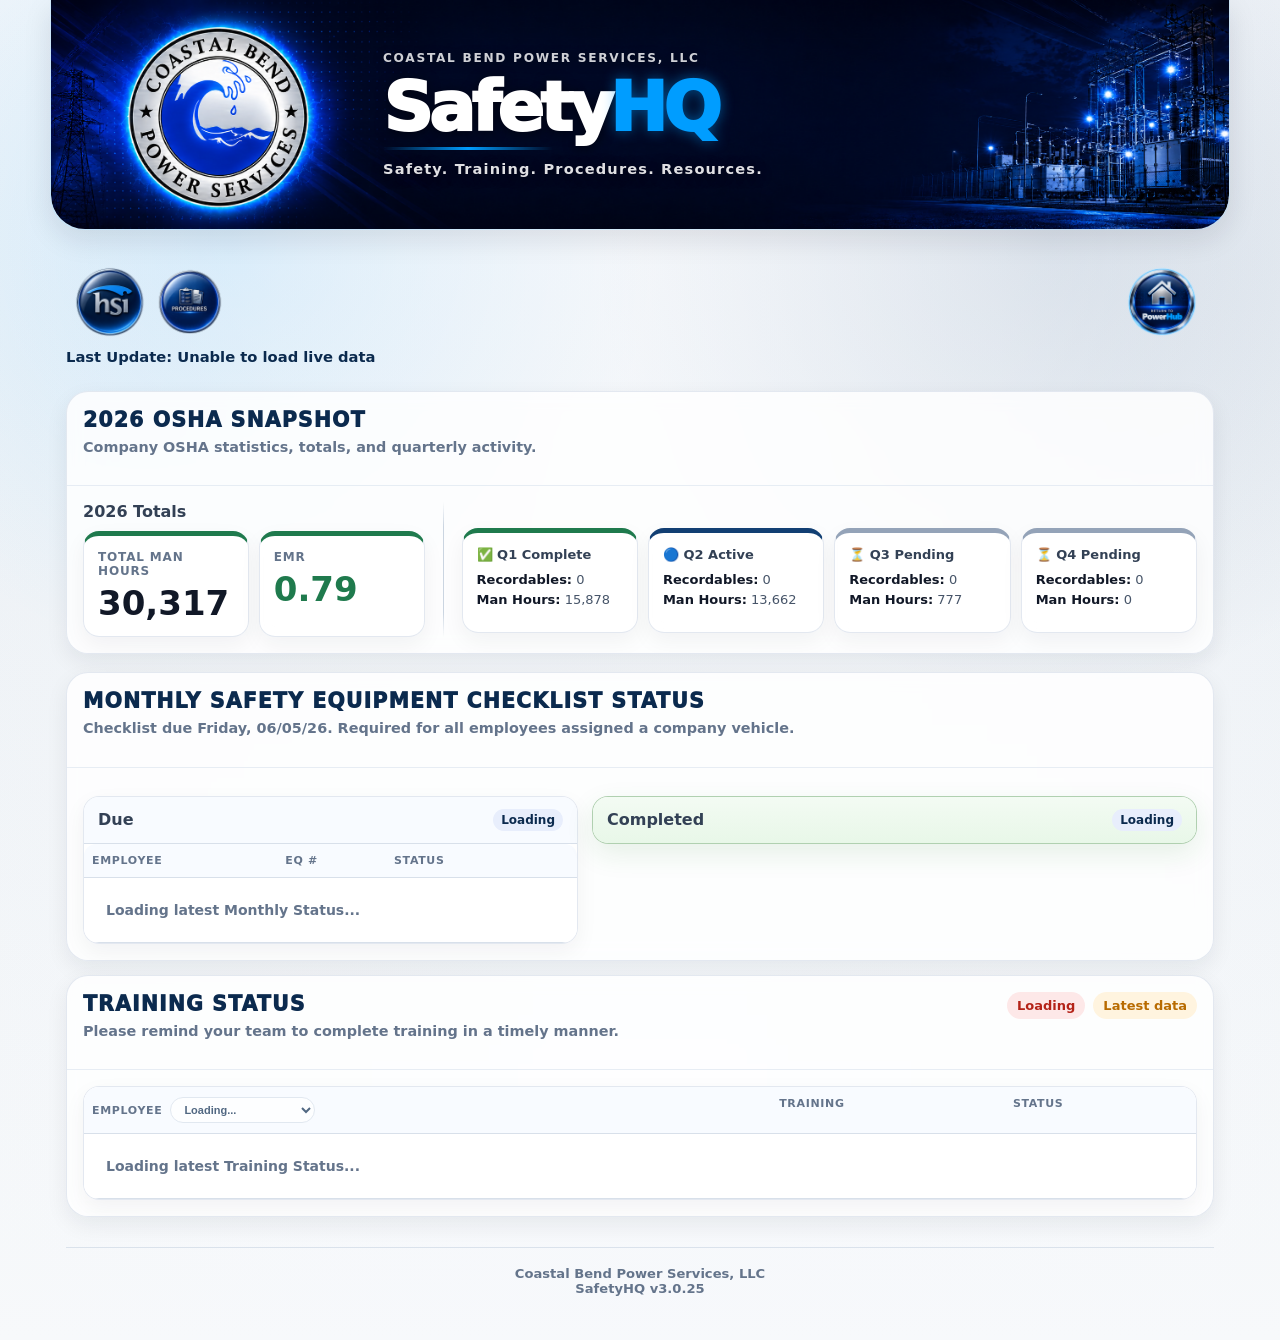
==== index.html @ 2900f289 "SafetyHQ v3.0.25 - Repair duplicate OSHA dashboard functions SafetyHQ v3.0.25 - Repair duplicate OSH" ====
<!DOCTYPE html>
<html lang="en">
<head>
<meta charset="UTF-8" />
<meta name="viewport" content="width=device-width, initial-scale=1.0" />
<title>CBPS Safety HQ</title>
<link rel="manifest" href="manifest.json">
<meta name="theme-color" content="#123f73">
<meta name="apple-mobile-web-app-capable" content="yes">
<meta name="apple-mobile-web-app-status-bar-style" content="black-translucent">
<meta name="apple-mobile-web-app-title" content="SafetyHQ">
<link rel="apple-touch-icon" href="assets/icon-192.png">
<style>
:root{
  --blue:#123f73;
  --blue-dark:#0b2a4e;
  --blue-soft:#eaf2fb;
  --border:#d8e0ea;
  --text:#1f2933;
  --muted:#64748b;
  --green:#1f7a4d;
  --orange:#b86b00;
  --red:#b42318;
  --white:#ffffff;
  --shadow:0 10px 28px rgba(15,23,42,.10);
  --bg:#eef3f8;
  --line:var(--border);
  --brand:var(--blue);
  --brand-dark:var(--blue-dark);
  --ok:var(--green);
  --warn:var(--orange);
  --bad:var(--red);
  --card:#ffffff;
  --soft:#f8fbff;
}
*{box-sizing:border-box}
body{
  margin:0;
  font-family:Inter,system-ui,-apple-system,BlinkMacSystemFont,"Segoe UI",Arial,Helvetica,sans-serif;
  background:
    linear-gradient(
      90deg,
      rgba(247,249,252,.08) 0%,
      rgba(247,249,252,.38) 22%,
      rgba(247,249,252,.55) 50%,
      rgba(247,249,252,.38) 78%,
      rgba(247,249,252,.08) 100%
    ),
    radial-gradient(circle at 18% 18%, rgba(0,157,255,.16), transparent 28%),
    radial-gradient(circle at 82% 18%, rgba(18,63,115,.16), transparent 30%),
    url("https://coastalbendpower.github.io/Hub/assets/background_hub_v2.png") center top / cover fixed no-repeat,
    linear-gradient(180deg,#f3f6fa 0%,#eef2f6 45%,#f7f9fb 100%);
  color:var(--text);
}
header,.hero{
  position:relative;
  overflow:visible;
  background:transparent;
  color:#fff;
  border-radius:0 0 34px 34px;
  min-height:230px;
  display:flex;
  justify-content:center;
  align-items:center;
  margin:0 auto 18px;
  width:min(1180px,calc(100% - 96px));
  box-shadow:var(--shadow);
  line-height:0;
  border:1px solid rgba(0,157,255,.12);
  border-top:0;
}
header::before,.hero::before{
  content:"";
  position:absolute;
  inset:0;
  z-index:1;
  border-radius:0 0 34px 34px;
  background:transparent;
  pointer-events:none;
}
.hero-media{
  position:absolute;
  inset:0;
  border-radius:0 0 34px 34px;
  z-index:0;
  overflow:hidden;
}
.hero-inner{
  position:relative;
  z-index:20;
  padding:32px 18px 32px clamp(185px,20vw,343px);
  width:100%;
  display:grid;
  grid-template-columns:minmax(0,1fr);
  align-items:center;
  gap:22px;
  line-height:1.1;
}
.hero-copy{max-width:760px;text-shadow:0 2px 12px rgba(0,0,0,.55);transform:translateX(10%)}
.eyebrow{margin:0 0 10px;font-size:.76rem;letter-spacing:.14em;text-transform:uppercase;font-weight:850;opacity:.9;color:rgba(255,255,255,.9)}
.site-title{margin:0;font-size:clamp(2.65rem,5.35vw,5.05rem);line-height:.95;font-weight:950;letter-spacing:-.055em;color:#fff}
.title-safety{color:#fff}
.title-hq{color:#009dff;text-shadow:0 0 14px rgba(0,157,255,.48)}
.site-title::after{content:"";display:block;width:170px;height:3px;margin-top:.45rem;border-radius:999px;background:linear-gradient(90deg,transparent,#009dff,transparent)}
.site-subtitle{margin:.7rem 0 0;font-size:clamp(.86rem,1.14vw,1.05rem);font-weight:750;letter-spacing:.08em;color:rgba(255,255,255,.88)}
.header-banner,.hero-bg{
  display:block;
  width:100%;
  height:100%;
  min-height:230px;
  object-fit:cover;
  object-position:center center;
  border-radius:0 0 34px 34px;
}
.wrap{width:min(1180px,calc(100% - 96px));max-width:none;margin:0 auto;padding:16px;background:transparent;box-shadow:none}
.section{margin-top:18px}
.section-title{font-size:1.28rem;font-weight:950;margin:0 0 10px;letter-spacing:.055em;color:var(--blue-dark);text-transform:uppercase}
.section-note{color:var(--muted);font-size:.9rem;margin:-4px 0 12px;line-height:1.35;font-weight:650}
.panel,.card{
  background:rgba(255,255,255,.82);
  border:1px solid rgba(216,224,234,.72);
  border-radius:22px;
  box-shadow:0 8px 22px rgba(15,23,42,.07);
  backdrop-filter:blur(8px);
}
.panel{padding:16px}
.card{padding:16px}
/* Top utility image buttons */
.utility-row{
  min-height:0;
  margin:2px auto 6px;
  position:relative;
  z-index:5;
  padding:0 8px;
  display:grid;
  grid-template-columns:auto auto 1fr auto;
  align-items:center;
  gap:8px;
  background:transparent;
  backdrop-filter:none;
  border:0;
  box-shadow:none;
}
.nav-button{
  width:235px;
  height:52px;
  display:flex;
  align-items:center;
  justify-content:center;
  overflow:visible;
  border-radius:14px;
  background:transparent;
  text-decoration:none;
  transition:transform .18s ease,filter .18s ease;
}
.nav-button:hover{transform:translateY(-2px);filter:brightness(1.03)}
.nav-button img{
  width:100%;
  height:100%;
  object-fit:contain;
  padding:0;
  object-position:center;
  display:block;
  border-radius:12px;
}
.procedure-link-main{
  justify-self:start;
  width:72px;
  height:72px;
}
.procedure-link-main img{
  width:100%;
  height:100%;
  object-fit:contain;
  display:block;
}
.hsi-login-link{justify-self:start;width:72px;height:72px}
.hsi-login-link img{width:100%;height:100%;border-radius:50%;object-fit:contain;display:block}
.updated-line{display:flex;align-items:center;justify-content:flex-start;gap:12px;width:100%;color:var(--blue-dark);background:transparent;border:0;border-radius:0;font-size:.92rem;font-weight:800;margin:4px 0 18px;padding:4px 0 8px;box-shadow:none;text-align:left;backdrop-filter:none}
.last-update-text{display:inline-block;text-align:left}
.return-hub-link{justify-self:end;margin-left:auto;width:72px;height:72px;border:0;background:transparent;border-radius:50%;padding:0;box-shadow:none}
.return-hub-link img{width:100%;height:100%;object-fit:contain;display:block;border-radius:50%}
.return-hub-link:hover{background:transparent;border:0;filter:brightness(1.05)}
/* KPI cards */
.label{font-size:12px;color:var(--muted);font-weight:900;text-transform:uppercase;letter-spacing:.07em}
.value{font-size:34px;font-weight:900;margin-top:8px;line-height:1.05;color:#111827}
.kpi-row{display:grid;grid-template-columns:repeat(4,1fr);gap:10px}
.kpi-row.two{grid-template-columns:repeat(2,1fr)}
.kpi{background:rgba(255,255,255,.86);border:1px solid rgba(216,224,234,.72);border-radius:16px;padding:14px;min-height:105px;box-shadow:0 8px 22px rgba(15,23,42,.05);backdrop-filter:blur(8px)}
.kpi.good{border-top:5px solid var(--ok)}
.kpi.brand{border-top:5px solid var(--brand)}
.kpi.neutral{border-top:5px solid #94a3b8}
.kpi.warn{border-top:5px solid var(--warn)}
.kpi.bad{border-top:5px solid var(--bad)}
.q-label{font-size:13px;font-weight:900;color:#334155}
.q-meta{font-size:13px;line-height:1.5;margin-top:8px;color:#475569}
.q-meta strong{color:#111827}
/* Collapsible OSHA Snapshot */
.osha-panel{padding:0;overflow:hidden}
.osha-summary{list-style:none;cursor:pointer;display:flex;align-items:flex-start;justify-content:space-between;gap:14px;padding:16px;border-bottom:1px solid rgba(219,227,239,.65)}
.osha-summary::-webkit-details-marker{display:none}
.osha-split{display:grid;grid-template-columns:minmax(260px,.72fr) 1px minmax(560px,1.55fr);gap:18px;align-items:stretch;padding:16px}
.osha-divider{width:1px;min-height:100%;background:linear-gradient(180deg,transparent,#cbd5e1 18%,#cbd5e1 82%,transparent)}
.osha-totals-side,.osha-quarterlies-side{min-width:0}
.osha-quarterlies-side{padding-top:26px}
.subsection-title{font-size:16px;font-weight:900;margin:0 0 10px;color:#334155}
.osha-quarter-row{grid-template-columns:repeat(4,minmax(120px,1fr))}
/* Collapsible Monthly / Training panels */
.status-collapse{padding:0;overflow:hidden}
.status-summary{list-style:none;cursor:pointer;margin-bottom:0;padding:16px;border-bottom:1px solid rgba(219,227,239,.65)}
.status-summary::-webkit-details-marker{display:none}
.status-collapse > .status-layout{padding:16px}
.status-collapse > .table-wrap.status-card{margin:16px}
/* Status tables */
.overdue-grid{display:grid;grid-template-columns:1fr;gap:14px;align-items:start}
.panel-head{display:flex;align-items:flex-start;justify-content:space-between;gap:12px;margin-bottom:12px}
.count-wrap{display:flex;gap:8px;flex-wrap:wrap;justify-content:flex-end}
.count-pill{border-radius:999px;padding:6px 10px;font-size:13px;font-weight:900;white-space:nowrap}
.count-pill.bad{background:#fde8e8;color:var(--bad)}
.count-pill.warn{background:#fff4df;color:var(--warn)}
.count-pill.good{background:#e8f7e8;color:var(--ok)}
.count-pill.neutral{background:#eef6ff;color:var(--brand-dark)}
.status-layout{display:grid;grid-template-columns:minmax(300px,.9fr) minmax(360px,1.1fr);gap:14px;align-items:start}
.status-card{background:rgba(255,255,255,.86);border:1px solid rgba(216,224,234,.72);border-radius:16px;overflow:hidden;box-shadow:0 8px 22px rgba(15,23,42,.05);backdrop-filter:blur(8px)}
.completed-collapse{padding:0}
.completed-collapse summary{list-style:none;cursor:pointer}
.completed-collapse summary::-webkit-details-marker{display:none}
.completed-collapse:not([open]) .status-card-header{background:linear-gradient(180deg,#f3fbf3,#e8f7e8);border-bottom:none}
.completed-collapse:not([open]){border-color:rgba(31,122,31,.35);box-shadow:0 10px 28px rgba(31,122,31,.10)}
.status-card-header{display:flex;align-items:center;justify-content:space-between;gap:10px;padding:12px 14px;background:var(--soft);border-bottom:1px solid var(--line)}
.status-card-header h3{margin:0;font-size:16px;font-weight:900;color:#334155}
.status-count{border-radius:999px;background:#e8eefc;color:var(--brand-dark);font-size:12px;font-weight:900;padding:4px 8px;white-space:nowrap}
.status-count.bad{background:#fde8e8;color:var(--bad);border:1px solid rgba(180,35,24,.22)}
.employee-name{font-weight:inherit}

.missed-warning-wrap{
  position:relative;
  display:inline-flex;
  align-items:center;
  margin-left:0;
  vertical-align:middle;
}

.missed-warning{
  display:inline-flex;
  align-items:center;
  justify-content:center;
  border:0;
  background:transparent;
  color:#b42318;
  font-size:1.45em;
  line-height:1;
  cursor:pointer;
  padding:2px 5px;
  font-weight:950;
  text-shadow:0 1px 0 rgba(255,255,255,.85),0 0 8px rgba(180,35,24,.32);
}

.missed-warning:hover,
.missed-warning:focus{
  outline:none;
  color:#7f1d1d;
  transform:scale(1.08);
}

.missed-popout{
  display:none;
  position:absolute;
  right:0;
  top:24px;
  transform:none;
  z-index:50;
  min-width:190px;
  max-width:280px;
  padding:10px 11px;
  border-radius:12px;
  background:#fff;
  border:1px solid rgba(180,35,24,.24);
  box-shadow:0 12px 28px rgba(15,23,42,.18);
  color:#7f1d1d;
  font-size:12px;
  font-weight:850;
  line-height:1.45;
  white-space:pre-line;
  text-align:left;
}

.missed-warning-wrap:hover .missed-popout,
.missed-warning-wrap:focus-within .missed-popout,
.missed-warning-wrap.open .missed-popout{
  display:block;
}

.missed-history-head,
.missed-history-cell{
  width:42px;
  min-width:42px;
  text-align:right;
  vertical-align:middle;
}

@media(max-width:620px){
  .missed-history-head,
  .missed-history-cell{
    width:34px;
    min-width:34px;
  }
  .missed-popout{
    right:0;
    top:24px;
    min-width:180px;
    max-width:230px;
  }
}
.training-employee-head{display:flex;align-items:center;gap:8px;flex-wrap:wrap}
.training-employee-filter{min-width:145px;max-width:210px;border:1px solid var(--line);border-radius:999px;background:#fff;color:var(--brand-dark);font-size:11px;font-weight:900;padding:5px 24px 5px 9px;text-transform:none;letter-spacing:0;outline:none}
.training-due-mobile{display:none}
.table-wrap{overflow-x:auto}
table{width:100%;border-collapse:collapse;font-size:14px;background:#fff;border-radius:12px;overflow:hidden}
th,td{text-align:left;padding:10px 8px;border-bottom:1px solid var(--line);vertical-align:top}
th{font-size:11px;color:var(--muted);text-transform:uppercase;letter-spacing:.06em;background:var(--soft)}
tbody tr:hover{background:rgba(31,78,121,.05)}
tr.row-red td{background:#fff5f5}
tr.row-orange td{background:#fffaf0}
tr.row-green td{background:#f3fbf3}
tr.row-neutral td{background:#fff}
.pill{display:inline-block;border-radius:999px;padding:4px 8px;font-weight:900;font-size:12px;white-space:nowrap}
.pill-red{background:#fde8e8;color:var(--bad)}
.pill-red.severe{background:#7f1d1d;color:#fff;border:1px solid #991b1b}
.pill-orange{background:#fff4df;color:var(--warn)}
.pill-green{background:#e8f7e8;color:var(--ok)}
.pill-neutral{background:#eef2f7;color:#475569}
.eq{font-weight:900;color:var(--brand-dark)}
.empty-state{padding:14px;color:var(--muted);font-weight:800;background:#fff}
.footer{margin:30px 0 8px;padding:18px 4px 20px;color:var(--muted);font-size:.82rem;text-align:center;border-top:1px solid rgba(216,224,234,.9);font-weight:700}
@media(max-width:980px){
  .osha-split{grid-template-columns:1fr;gap:12px}
  .osha-quarterlies-side{padding-top:0}
  .osha-divider{width:100%;height:1px;min-height:1px;background:linear-gradient(90deg,transparent,#cbd5e1 18%,#cbd5e1 82%,transparent)}
  .osha-quarter-row{grid-template-columns:repeat(2,1fr)}
  .status-layout{grid-template-columns:1fr}
  .status-summary{padding:14px}
  .status-collapse > .status-layout{padding:12px}
  .status-collapse > .table-wrap.status-card{margin:12px}
  .kpi-row{grid-template-columns:repeat(2,1fr)}
}
@media(max-width:620px){
  header,.hero{width:min(100%,calc(100% - 24px));min-height:0;aspect-ratio:16/6.3;margin:0 auto 18px;border-radius:0 0 28px 28px;overflow:hidden}
  header::before,.hero::before{border-radius:0 0 28px 28px;background:transparent}
  .hero-media{border-radius:0 0 28px 28px}
  .header-banner,.hero-bg{height:100%;min-height:0;object-fit:cover;border-radius:0 0 28px 28px}
  .hero-inner{min-height:0;height:100%;padding:14px 26px 14px 33%;grid-template-columns:minmax(0,1fr);align-items:center;justify-items:center;text-align:left;gap:10px}
  .hero-copy{width:min(100%,305px);max-width:305px;margin:0;padding:0;border-radius:0;background:transparent;box-shadow:none;backdrop-filter:none;text-shadow:0 2px 12px rgba(0,0,0,.60);transform:none}
  .site-title{font-size:clamp(1.54rem,7.85vw,1.96rem)}
  .site-title::after{width:96px;margin:.24rem 0 0}
  .eyebrow{font-size:.43rem;letter-spacing:.085em;margin-bottom:5px;white-space:nowrap}
  .site-subtitle{font-size:.54rem;letter-spacing:.045em;margin-top:.38rem;white-space:nowrap}
  .wrap{width:min(100%,calc(100% - 24px));padding:12px}
  .utility-row{display:grid;grid-template-columns:72px 72px 1fr;align-items:center;justify-content:start;padding:0 8px;gap:8px;min-height:0;margin:0 auto 4px;background:transparent;border:0;box-shadow:none;backdrop-filter:none}
  .utility-row .return-hub-link{grid-column:auto;justify-self:end;margin-left:0;width:72px;max-width:72px;height:72px}
  .nav-button,.hsi-dropdown,.hsi-dropdown summary{width:100%;max-width:100%;height:58px}
  .hsi-login-link{width:72px;max-width:72px;height:72px;justify-self:start}
  .utility-row .procedure-link-main{width:72px;max-width:72px;height:72px;justify-self:start}
  .hsi-menu{position:absolute;top:62px;left:0;width:220px;grid-template-columns:1fr;margin-top:0}
  .updated-line{display:flex;width:100%;align-items:center;justify-content:flex-start;gap:8px;font-size:13px;margin:2px 0 12px;padding:4px 0;text-align:left}
  .last-update-text{flex:1;text-align:left;line-height:1.25}
  .osha-summary{align-items:center;padding:14px}
  .osha-split{grid-template-columns:1fr;gap:12px;padding:0 12px 12px}
  .osha-quarter-row,.kpi-row,.kpi-row.two{grid-template-columns:1fr}
  .value{font-size:28px}
  .panel{padding:12px}
  .osha-panel{padding:0}
  table{font-size:13px}
  .training-employee-head{display:grid;gap:5px}
  .training-employee-filter{width:100%;min-width:118px;max-width:150px;font-size:10px;padding:5px 18px 5px 7px}
  th,td{padding:9px 6px}
  #training > .table-wrap.status-card{overflow-x:visible}
  #training table,#training tbody,#training tr,#training td{display:block;width:100%}
  #training thead{display:block;background:transparent}
  #training thead tr{display:block;width:100%;padding:0 8px 8px;border:0;box-shadow:none;background:transparent}
  #training thead th{display:none;border:0;background:transparent;padding:0}
  #training thead th:first-child{display:block;width:100%}
  #training .training-employee-head{display:flex;align-items:center;gap:8px;justify-content:flex-start}
  #training .training-employee-head > span{font-size:11px;color:var(--muted);font-weight:950;letter-spacing:.06em;text-transform:uppercase}
  #training .training-employee-filter{width:auto;min-width:170px;max-width:260px;font-size:11px;padding:6px 24px 6px 9px}
  #training tbody{display:grid;gap:8px;background:transparent;padding:8px}
  #training tbody tr{display:grid;grid-template-columns:minmax(0,1fr) auto;align-items:start;gap:4px 10px;border:1px solid rgba(216,224,234,.78);border-radius:14px;padding:11px 12px;box-shadow:0 6px 16px rgba(15,23,42,.06);background:#fff}
  #training tbody tr.row-red{background:#fff5f5;border-color:rgba(180,35,24,.24)}
  #training tbody tr.row-orange{background:#fffaf0;border-color:rgba(184,107,0,.24)}
  #training tbody tr.row-neutral{background:#fff;border-color:rgba(216,224,234,.78)}
  #training tbody tr td{padding:0;border:0;background:transparent!important;min-width:0}
  #training tbody tr td:nth-child(1){grid-column:1;grid-row:1;font-weight:950;color:var(--brand-dark);font-size:.92rem;line-height:1.25}
  #training tbody tr td:nth-child(2){grid-column:1 / -1;grid-row:2;color:var(--text);font-weight:750;font-size:.84rem;line-height:1.32;overflow-wrap:anywhere}
  #training tbody tr td:nth-child(3){grid-column:2;grid-row:1;justify-self:end;text-align:right;width:auto}
  #training .pill{font-size:11px;padding:4px 7px;max-width:132px;white-space:normal;text-align:center;line-height:1.15}
  #training .training-due-mobile{display:inline;color:var(--muted);font-weight:850}
  #training tr.training-filter-empty{display:block;padding:0;border:0;box-shadow:none;background:transparent}
  #training tr.training-filter-empty td{display:block;width:100%}
  #training tr.training-filter-empty .empty-state{border-radius:14px}
  .section-title{font-size:20px}
}
</style>
</head>
<body>
<header class="hero">
  <picture class="hero-media" aria-hidden="true">
    <source media="(max-width: 700px)" srcset="assets/banner_the_hub_mobile_v1.png">
    <img class="hero-bg header-banner" src="assets/banner_the_hub_v3.png?v=final" alt="">
  </picture>
  <div class="hero-inner">
    <div class="hero-copy">
      <p class="eyebrow">Coastal Bend Power Services, LLC</p>
      <h1 class="site-title"><span class="title-safety">Safety</span><span class="title-hq">HQ</span></h1>
      <p class="site-subtitle">Safety. Training. Procedures. Resources.</p>
    </div>
  </div>
</header>
<main class="wrap">
  <section class="panel utility-row">
        <a class="nav-button hsi-login-link" href="https://coastalbendpower.na.hsiplatform.com/users/sign_in" target="_blank" rel="noopener noreferrer" aria-label="HSI Login">
      <img src="assets/button_HSI_Login_round_300.png" alt="HSI Login">
    </a>
    <a class="nav-button procedure-link-main" href="https://coastalbendpower.github.io/SafetyHQ/procedures.html" target="_blank" rel="noopener noreferrer" aria-label="Procedure Center">
      <img src="assets/button_Procedures_round_300.png" alt="Procedure Center">
    </a>
    <a class="nav-button return-hub-link" href="https://coastalbendpower.github.io/Hub/" aria-label="Return to PowerHub">      
      <img src="assets/button_Return_to_PowerHub_round_300.png" alt="Return to PowerHub">     </a>
  </section>
  <div class="updated-line">
    <span id="last-update" class="last-update-text">Last Update: Loading Latest Update</span>
  </div>
  <section class="section">
    <details class="panel quarterly-collapse osha-panel" open>
      <summary class="osha-summary">
        <div>
          <h2 class="section-title">2026 OSHA Snapshot</h2>
          <p class="section-note">Company OSHA statistics, totals, and quarterly activity.</p>
        </div>
      </summary>
      <div class="osha-split">
        <div class="osha-totals-side">
          <h3 class="subsection-title">2026 Totals</h3>
          <div class="kpi-row two">
            <div class="kpi good">
              <div class="label">Total Man Hours</div>
              <div class="value" id="ytd-man-hours">30,317</div>
            </div>
            <div class="kpi good">
              <div class="label">EMR</div>
              <div class="value" id="emr" style="color:var(--ok)">0.79</div>
            </div>
          </div>
        </div>
        <div class="osha-divider" aria-hidden="true"></div>
        <div class="osha-quarterlies-side">
          <div class="kpi-row osha-quarter-row" id="quarterly-cards">
            <div class="kpi good">
              <div class="q-label">✅ Q1 Complete</div>
              <div class="q-meta"><strong>Recordables:</strong> <span data-quarter="Q1" data-field="recordables">0</span><br><strong>Man Hours:</strong> <span data-quarter="Q1" data-field="manHours">15,878</span></div>
            </div>
            <div class="kpi brand">
              <div class="q-label">🔵 Q2 Active</div>
              <div class="q-meta"><strong>Recordables:</strong> <span data-quarter="Q2" data-field="recordables">0</span><br><strong>Man Hours:</strong> <span data-quarter="Q2" data-field="manHours">13,662</span></div>
            </div>
            <div class="kpi neutral">
              <div class="q-label">⏳ Q3 Pending</div>
              <div class="q-meta"><strong>Recordables:</strong> <span data-quarter="Q3" data-field="recordables">0</span><br><strong>Man Hours:</strong> <span data-quarter="Q3" data-field="manHours">777</span></div>
            </div>
            <div class="kpi neutral">
              <div class="q-label">⏳ Q4 Pending</div>
              <div class="q-meta"><strong>Recordables:</strong> <span data-quarter="Q4" data-field="recordables">0</span><br><strong>Man Hours:</strong> <span data-quarter="Q4" data-field="manHours">0</span></div>
            </div>
          </div>
        </div>
      </div>
    </details>
  </section>
  <section class="section overdue-grid">
    <details id="monthly" class="panel status-collapse" open>
      <summary class="panel-head status-summary">
        <div>
          <h2 class="section-title">Monthly Safety Equipment Checklist Status</h2>
          <p class="section-note" id="monthly-note">Checklist due Friday, 06/05/26. Required for all employees assigned a company vehicle.</p>
        </div>
        
      </summary>
      <div class="status-layout">
        <section class="status-card">
          <div class="status-card-header">
            <h3 id="monthly-open-title">Due</h3>
            <span class="status-count neutral" id="monthly-open-small">Loading</span>
          </div>
          <div class="table-wrap">
            <table>
              <thead><tr><th>Employee</th><th>EQ #</th><th>Status</th><th class="missed-history-head" aria-label="Missed Inspections"></th></tr></thead>
              <tbody id="monthly-open-body">
                <tr><td colspan="4"><div class="empty-state">Loading latest Monthly Status...</div></td></tr>
              </tbody>
            </table>
          </div>
        </section>
        <details class="status-card completed-collapse">
          <summary class="status-card-header">
            <h3>Completed</h3>
            <span class="status-count" id="monthly-complete-small">Loading</span>
          </summary>
          <div class="table-wrap">
            <table>
              <thead><tr><th>Employee</th><th>EQ #</th><th>Completed</th><th class="missed-history-head" aria-label="Missed Inspections"></th></tr></thead>
              <tbody id="monthly-complete-body">
                <tr><td colspan="4"><div class="empty-state">Loading latest Monthly Status...</div></td></tr>
              </tbody>
            </table>
          </div>
        </details>
      </div>
    </details>
    <details id="training" class="panel status-collapse" open>
      <summary class="panel-head status-summary">
        <div>
          <h2 class="section-title">Training Status</h2>
          <p class="section-note">Please remind your team to complete training in a timely manner.</p>
        </div>
        <div class="count-wrap">
          <span class="count-pill bad" id="training-overdue-count">Loading</span>
          <span class="count-pill warn" id="training-soon-count">Latest Data</span>
        </div>
      </summary>
      <div class="table-wrap status-card">
        <table>
          <thead><tr><th><span class="training-employee-head"><span>Employee</span><select id="training-employee-filter" class="training-employee-filter" aria-label="Filter Training Status by employee"><option value="">All</option></select></span></th><th>Training</th><th>Status</th></tr></thead>
          <tbody id="training-body">
            <tr class="training-filter-empty training-loading-row">
              <td colspan="3"><div class="empty-state">Loading latest Training Status...</div></td>
            </tr>
          </tbody>
        </table>
      </div>
    </details>
        
  </section><div class="footer">
    <div>Coastal Bend Power Services, LLC</div>
  <div>SafetyHQ v3.0.25</div>
</div>
</main>
<script>
(function(){
  const quarterly = document.querySelector(".quarterly-collapse");
  if(!quarterly) return;
  if(window.matchMedia("(max-width:620px)").matches){
    quarterly.removeAttribute("open");
  } else {
    quarterly.setAttribute("open", "");
  }
})();
</script>
<script>
const SAFETYHQ_LIVE_URL = "https://script.google.com/macros/s/AKfycbyuz_gyOtJFDThQguUgC1nIRzyPYRRf50bWRXDf6UD33fytBwG_KbEDLcaLxaKiSrkFiQ/exec";

function text(id, value){
  const el = document.getElementById(id);
  if(el && value !== undefined && value !== null && value !== "") el.textContent = value;
}

function esc(value){
  const map = {"&":"&amp;","<":"&lt;",">":"&gt;","'":"&#39;",'"':"&quot;"};
  return String(value ?? "").replace(/[&<>'"]/g, c => map[c]);
}

function fmtDate(value){
  if(!value) return "";
  const s = String(value).trim();
  if(s.length >= 10 && s[4] === "-" && s[7] === "-") return `${s.slice(5,7)}/${s.slice(8,10)}/${s.slice(0,4)}`;
  return s;
}

function fmtWeekdayDateShort(value){
  if(!value) return "";
  const s = String(value).trim();
  let parsed = null;

  let m = s.match(/^(\d{4})-(\d{1,2})-(\d{1,2})/);
  if(m) parsed = new Date(Number(m[1]), Number(m[2]) - 1, Number(m[3]));

  if(!parsed){
    m = s.match(/^(\d{1,2})\/(\d{1,2})\/(\d{2,4})/);
    if(m){
      const y = String(m[3]).length === 2 ? Number(`20${m[3]}`) : Number(m[3]);
      parsed = new Date(y, Number(m[1]) - 1, Number(m[2]));
    }
  }

  if(!parsed){
    const fallback = new Date(s);
    if(!Number.isNaN(fallback.getTime())) parsed = fallback;
  }

  if(parsed && !Number.isNaN(parsed.getTime())){
    const weekday = parsed.toLocaleDateString("en-US", {weekday:"long"});
    const date = `${String(parsed.getMonth()+1).padStart(2,"0")}/${String(parsed.getDate()).padStart(2,"0")}/${String(parsed.getFullYear()).slice(-2)}`;
    return `${weekday}, ${date}`;
  }

  return fmtDate(value);
}

function formatWholeNumber(value){
  if(value === undefined || value === null || value === "") return "";
  const raw = String(value).trim();
  const cleaned = raw.replace(/,/g, "").replace(/[^0-9.-]/g, "");
  if(!cleaned || cleaned === "-" || cleaned === ".") return raw;
  const num = Number(cleaned);
  if(!Number.isFinite(num)) return raw;
  return Math.round(num).toLocaleString("en-US");
}

function normalizeRows(source){
  if(!source) return [];
  if(Array.isArray(source)) return source;
  if(Array.isArray(source.rows)) return source.rows;
  if(Array.isArray(source.items)) return source.items;
  if(Array.isArray(source.values)) return source.values;
  if(Array.isArray(source.data)) return source.data;
  return [];
}

function cell(row, keys, index){
  if(Array.isArray(row)) return row[index] ?? "";
  for(const k of keys){
    if(row && row[k] !== undefined && row[k] !== null && row[k] !== "") return row[k];
  }
  return "";
}

function getMetric(data, keys){
  const wanted = keys.map(k => String(k).trim().toLowerCase());
  const sources = [data.summary, data.dashboardMetrics, data.metrics, data];

  for(const src of sources){
    if(!src) continue;

    if(Array.isArray(src)){
      for(const row of src){
        if(Array.isArray(row)){
          const label = String(row[0] ?? "").trim().toLowerCase();
          if(wanted.includes(label) && row[1] !== undefined && row[1] !== null && row[1] !== "") return row[1];
        } else if(row && typeof row === "object"){
          const label = String(row.metric ?? row.Metric ?? row.name ?? row.Name ?? row.label ?? row.Label ?? row.field ?? row.Field ?? "").trim().toLowerCase();
          const value = row.value ?? row.Value ?? row.metricValue ?? row["Metric Value"] ?? row.amount ?? row.Amount;
          if(wanted.includes(label) && value !== undefined && value !== null && value !== "") return value;
        }
      }
      continue;
    }

    if(typeof src === "object"){
      for(const key of keys){
        if(src[key] !== undefined && src[key] !== null && src[key] !== "") return src[key];
      }
    }
  }
  return "";
}

function timestampKey(key){
  const k = String(key).toLowerCase();
  if(k.includes("duedate") || k.includes("completiondate") || k.includes("completedat")) return false;
  return (k.includes("last") && k.includes("update")) ||
         (k.includes("updated") && k.includes("at")) ||
         k.includes("timestamp") ||
         (k.includes("export") && k.includes("at")) ||
         (k.includes("review") && k.includes("at")) ||
         (k.includes("latest") && k.includes("upload")) ||
         (k.includes("upload") && k.includes("time"));
}

function findTimestamp(source, depth = 0){
  if(!source || depth > 4) return "";

  if(Array.isArray(source)){
    for(const item of source.slice(0,25)){
      const found = findTimestamp(item, depth + 1);
      if(found) return found;
    }
    return "";
  }

  if(typeof source !== "object") return "";

  for(const [key, value] of Object.entries(source)){
    if(timestampKey(key) && value !== undefined && value !== null && value !== "" && typeof value !== "object") return value;
  }

  for(const value of Object.values(source)){
    if(value && typeof value === "object"){
      const found = findTimestamp(value, depth + 1);
      if(found) return found;
    }
  }

  return "";
}

function renderMonthly(rows){
  const tbodyOpen = document.getElementById("monthly-open-body");
  const tbodyComplete = document.getElementById("monthly-complete-body");
  if(!tbodyOpen || !tbodyComplete) return;

  const sourceRows = normalizeRows(rows);
  const openTitle = document.getElementById("monthly-open-title");
  const openSmall = document.getElementById("monthly-open-small");

  const setOpenSummary = (title, countText, state = "neutral") => {
    if(openTitle) openTitle.textContent = title;
    if(openSmall){
      openSmall.textContent = countText;
      openSmall.classList.remove("bad","warn","neutral");
      openSmall.classList.add(state);
    }
  };

  if(!sourceRows.length){
    tbodyOpen.innerHTML = `<tr><td colspan="4"><div class="empty-state">Live Monthly Status feed returned no rows.</div></td></tr>`;
    tbodyComplete.innerHTML = `<tr><td colspan="4"><div class="empty-state">Live Monthly Status feed returned no completed rows.</div></td></tr>`;
    setOpenSummary("Due", "0 items", "neutral");
    text("monthly-complete-small", "0 items");
    return;
  }

  const statusLike = value => /(complete|overdue|missing|due|window|not complete)/i.test(String(value || ""));
  const dateLike = value => {
    const s = String(value || "").trim();
    return /^\d{4}-\d{1,2}-\d{1,2}/.test(s) ||
           /^\d{1,2}\/\d{1,2}\/\d{2,4}/.test(s) ||
           /^[A-Za-z]{3}\s+[A-Za-z]{3}\s+\d{1,2}\s+\d{4}/.test(s);
  };

  const readMonthly = (row, field) => {
    if(!Array.isArray(row)){
      const keyMap = {
        employee:["employee","Employee"],
        eq:["eq","eqNumber","EQ #","vehicle","Vehicle","Vehicle #"],
        dueDate:["dueDate","Due Date","monthlyDueDate","Monthly Due Date"],
        completeDate:["completionDate","completedAt","Completion Date","Completed Date"],
        status:["dashboardStatus","Dashboard Status","status","Status","timingLabel","Timing Label"],
        days:["daysOverdue","Days Overdue"],
        notes:["notes","Notes","missedMonths","Missed Months","Missed Months / Notes"],
        missedInspections12mo:["missedInspections12mo","missedInspections12Mo","missedInspections","Missed Inspections 12mo","Missed Inspections"],
        include:["includeOnSite","Include On Site?","Include On Site"]
      };
      return cell(row, keyMap[field] || [], -1);
    }

    const checklistStatusShape = row.length >= 12 || statusLike(row[7]) || dateLike(row[4]);
    if(checklistStatusShape){
      const map = {employee:0, eq:1, dueDate:4, completeDate:5, status:7, days:8, notes:10, include:11};
      return row[map[field]] ?? "";
    }

    const bridgeMap = {employee:0, eq:1, status:2, completeDate:3, dueDate:4, days:5, notes:6, include:7};
    return row[bridgeMap[field]] ?? "";
  };

  const parseDateOnly = value => {
    if(!value) return null;
    const s = String(value).trim();

    let m = s.match(/^(\d{4})-(\d{1,2})-(\d{1,2})/);
    if(m) return new Date(Number(m[1]), Number(m[2]) - 1, Number(m[3]));

    m = s.match(/^(\d{1,2})\/(\d{1,2})\/(\d{2,4})/);
    if(m){
      const year = Number(String(m[3]).length === 2 ? `20${m[3]}` : m[3]);
      return new Date(year, Number(m[1]) - 1, Number(m[2]));
    }

    const parsed = new Date(s);
    if(!Number.isNaN(parsed.getTime())) return new Date(parsed.getFullYear(), parsed.getMonth(), parsed.getDate());

    return null;
  };

  const today = new Date();
  const todayOnly = new Date(today.getFullYear(), today.getMonth(), today.getDate());

  const monthNameMap = {
    january:0, jan:0,
    february:1, feb:1,
    march:2, mar:2,
    april:3, apr:3,
    may:4,
    june:5, jun:5,
    july:6, jul:6,
    august:7, aug:7,
    september:8, sep:8, sept:8,
    october:9, oct:9,
    november:10, nov:10,
    december:11, dec:11
  };

  const monthDisplay = value => {
    const parts = String(value || "").replace(/\./g,"").trim().split(/\s+/);
    const monthIndex = monthNameMap[String(parts[0] || "").toLowerCase()];
    const year = Number(parts[1]);
    if(!Number.isFinite(year) || monthIndex === undefined) return "";
    const monthName = new Date(year, monthIndex, 1).toLocaleString("en-US", {month:"long"});
    return `${monthName} ${year}`;
  };

  const normalizeMissedMonths = value => {
    if(value === undefined || value === null || value === "") return [];
    const rawValues = Array.isArray(value) ? value : String(value).split(/[,;\n]+/);
    const now = new Date();
    const cutoff = new Date(now.getFullYear(), now.getMonth() - 11, 1);

    const months = [];
    rawValues.forEach(raw => {
      const textValue = String(raw || "").trim();
      const matches = [...textValue.matchAll(/\b(January|February|March|April|May|June|July|August|September|October|November|December|Jan|Feb|Mar|Apr|Jun|Jul|Aug|Sep|Sept|Oct|Nov|Dec)\.?\s+\d{4}\b/gi)]
        .map(m => m[0].replace(/\./g, "").replace(/\s+/g, " ").trim());
      matches.forEach(match => {
        const normalized = monthDisplay(match);
        const parts = normalized.split(/\s+/);
        const monthIndex = monthNameMap[String(parts[0] || "").toLowerCase()];
        const year = Number(parts[1]);
        const date = new Date(year, monthIndex, 1);
        if(normalized && date >= cutoff) months.push({label: normalized, date});
      });
    });

    return [...new Map(months.sort((a,b) => b.date - a.date).map(item => [item.label, item.label])).values()];
  };

  const formatMissedNote = (missedInspections12mo, notes) => {
    const feedMonths = normalizeMissedMonths(missedInspections12mo);
    if(feedMonths.length) return `Missed Inspections:\n${feedMonths.join("\n")}`;

    const s = String(notes || "").trim();
    if(!/missed/i.test(s)) return "";
    const noteMonths = normalizeMissedMonths(s);
    if(noteMonths.length) return `Missed Inspections:\n${noteMonths.join("\n")}`;
    return "";
  };

  const missedIcon = (missedInspections12mo, notes) => {
    const label = formatMissedNote(missedInspections12mo, notes);
    if(!label) return "";
    const ariaLabel = label.replace(/\s+/g, " ");
    return `<span class="missed-warning-wrap"><button type="button" class="missed-warning" title="${esc(ariaLabel)}" aria-label="${esc(ariaLabel)}">!</button><span class="missed-popout" role="tooltip">${esc(label)}</span></span>`;
  };

  const visibleNote = r => formatMissedNote(r.missedInspections12mo, r.notes) ? "" : String(r.notes || "").trim();
  const employeeCell = r => `<span class="employee-name">${esc(r.employee)}</span>`;
  const missedCell = r => `<td class="missed-history-cell">${missedIcon(r.missedInspections12mo, r.notes)}</td>`;

  const filtered = sourceRows.filter(r => {
    const emp = readMonthly(r,"employee");
    const eq = readMonthly(r,"eq");
    const include = String(readMonthly(r,"include") || "Yes").trim().toLowerCase();
    return emp && emp !== "Employee" && eq && include !== "no" && include !== "false";
  });

  const open = [];
  const complete = [];

  filtered.forEach(r => {
    const employee = readMonthly(r,"employee");
    const eq = readMonthly(r,"eq");
    const dueDate = readMonthly(r,"dueDate");
    const completeDate = readMonthly(r,"completeDate");
    const status = readMonthly(r,"status");
    const days = readMonthly(r,"days");
    const notes = readMonthly(r,"notes");
    const missedInspections12mo = readMonthly(r,"missedInspections12mo");
    const statusLower = String(status).toLowerCase();
    const dueDateObj = parseDateOnly(dueDate);
    const isComplete = (statusLower.includes("complete") && !statusLower.includes("not complete")) || !!completeDate;
    const isOverdue = !isComplete && dueDateObj && todayOnly > dueDateObj;
    const item = {employee, eq, dueDate, dueDateObj, completeDate, status, days, notes, missedInspections12mo, isOverdue};

    if(isComplete) complete.push(item);
    else open.push(item);
  });

  open.sort((a,b) => {
    if(a.isOverdue !== b.isOverdue) return a.isOverdue ? -1 : 1;
    const ad = a.dueDateObj ? a.dueDateObj.getTime() : Number.MAX_SAFE_INTEGER;
    const bd = b.dueDateObj ? b.dueDateObj.getTime() : Number.MAX_SAFE_INTEGER;
    if(ad !== bd) return ad - bd;
    return String(a.employee).localeCompare(String(b.employee));
  });

  complete.sort((a,b) => {
    const dateSort = String(a.completeDate || "").localeCompare(String(b.completeDate || ""));
    if(dateSort !== 0) return dateSort;
    return String(a.employee).localeCompare(String(b.employee));
  });

  const overdueOpen = open.filter(r => r.isOverdue);

  tbodyOpen.innerHTML = open.length ? open.map(r => {
    const note = visibleNote(r);

    if(r.isOverdue){
      const dayNumber = Number(String(r.days || "").replace(/[^0-9.-]/g,""));
      const severe = Number.isFinite(dayNumber) && dayNumber > 10;
      const label = r.days ? `${esc(r.days)}d Overdue` : "Overdue / Missing";
      return `<tr class="row-red"><td>${employeeCell(r)}</td><td class="eq">${esc(r.eq)}</td><td><span class="pill pill-red${severe?' severe':''}">${label}</span>${note ? ' ' + esc(note) : ''}</td>${missedCell(r)}</tr>`;
    }

    const label = r.dueDate ? `Due ${esc(fmtDate(r.dueDate))}` : "Due";
    return `<tr class="row-neutral"><td>${employeeCell(r)}</td><td class="eq">${esc(r.eq)}</td><td><span class="pill pill-neutral">${label}</span>${note ? ' ' + esc(note) : ''}</td>${missedCell(r)}</tr>`;
  }).join("") : `<tr><td colspan="4"><div class="empty-state">No monthly checklists currently due.</div></td></tr>`;

  tbodyComplete.innerHTML = complete.length ? complete.map(r => {
    const note = visibleNote(r);
    return `<tr class="row-green"><td>${employeeCell(r)}</td><td class="eq">${esc(r.eq)}</td><td><span class="pill pill-green">${esc(fmtDate(r.completeDate))}</span>${note ? ' ' + esc(note) : ''}</td>${missedCell(r)}</tr>`;
  }).join("") : `<tr><td colspan="4"><div class="empty-state">No completed checklists listed.</div></td></tr>`;

  setOpenSummary(overdueOpen.length ? "Overdue / Missing" : "Due", `${open.length} item${open.length===1?'':'s'}`, overdueOpen.length ? "bad" : "neutral");
  text("monthly-open-count", overdueOpen.length ? `${overdueOpen.length} Overdue / Missing` : `${open.length} Due`);
  text("monthly-complete-count", `${complete.length} Completed`);
  text("monthly-complete-small", `${complete.length} item${complete.length===1?'':'s'}`);
}

let trainingEmployeeFilterValue = "";
  function setTrainingLoadingState(){
  const tbody = document.getElementById("training-body");
  if(tbody){
    tbody.innerHTML = `<tr class="training-filter-empty training-loading-row"><td colspan="3"><div class="empty-state">Loading latest Training Status...</div></td></tr>`;
  }

  const employeeSelect = document.getElementById("training-employee-filter");
  if(employeeSelect){
    employeeSelect.innerHTML = `<option value="">Loading...</option>`;
    employeeSelect.value = "";
    employeeSelect.disabled = true;
  }

  text("training-overdue-count", "Loading");
  text("training-soon-count", "Latest data");
}

function renderTraining(rows){
  const tbody = document.getElementById("training-body");
  if(!tbody) return;

  const sourceRows = normalizeRows(rows);

  if(!sourceRows.length){
    tbody.innerHTML = `<tr class="training-filter-empty"><td colspan="3"><div class="empty-state">No training items listed.</div></td></tr>`;

    const employeeSelect = document.getElementById("training-employee-filter");
    if(employeeSelect){
      employeeSelect.innerHTML = `<option value="">All</option>`;
      employeeSelect.value = "";
      employeeSelect.disabled = false;
    }

    text("training-overdue-count", "0 Overdue");
    text("training-soon-count", "0 Due Within 7 Days");
    return;
  }

  const filtered = sourceRows.filter(r => {
    const emp = cell(r,["employee","Employee"],0);
    const req = cell(r,["requirementName","requirement","training","Requirement"],1);
    const due = cell(r,["dueDate","Due Date"],3);
    return emp && req && due && emp !== "Employee";
  });

  const employeeSelect = document.getElementById("training-employee-filter");
  const employees = [...new Set(filtered.map(r => cell(r,["employee","Employee"],0)).filter(Boolean))].sort((a,b) => a.localeCompare(b));

 if(employeeSelect){
  employeeSelect.disabled = false;
  const current = employeeSelect.value || trainingEmployeeFilterValue;
  employeeSelect.innerHTML = `<option value="">All</option>` + employees.map(emp => `<option value="${esc(emp)}">${esc(emp)}</option>`).join("");
    employeeSelect.value = current && employees.includes(current) ? current : "";
    trainingEmployeeFilterValue = employeeSelect.value;
    employeeSelect.onchange = () => {
      trainingEmployeeFilterValue = employeeSelect.value;
      applyTrainingEmployeeFilter();
    };
  }

  const statusBadgeText = (dashboardStatus, due, daysUntilDue) => {
    const rawStatus = String(dashboardStatus || "").trim();
    const lower = rawStatus.toLowerCase();
    const daysNumber = Number(String(daysUntilDue ?? "").replace(/[^0-9.-]/g,""));

    if(lower.includes("overdue")){
      if(Number.isFinite(daysNumber) && daysNumber < 0) return `${Math.abs(daysNumber)}d Overdue`;
      return rawStatus || "Overdue";
    }

    if(lower.includes("within 7")) return rawStatus || `Due ${fmtDate(due)}`;
    return rawStatus || `Due ${fmtDate(due)}`;
  };

  tbody.innerHTML = filtered.map(r => {
    const employee = cell(r,["employee","Employee"],0);
    const req = cell(r,["requirementName","requirement","training","Requirement"],1);
    const due = cell(r,["dueDate","Due Date"],3);
    const daysUntilDue = cell(r,["daysUntilDue","Days Until Due"],4);
    const dashboardStatus = cell(r,["dashboardStatus","Dashboard Status","status"],5) || cell(r,["status"],2);
    const statusLower = String(dashboardStatus).toLowerCase();
    const rowClass = statusLower.includes("overdue") ? "row-red" : statusLower.includes("within 7") ? "row-orange" : "row-neutral";
    const pillClass = statusLower.includes("overdue") ? "pill-red" : statusLower.includes("within 7") ? "pill-orange" : "pill-neutral";
    const badge = statusBadgeText(dashboardStatus, due, daysUntilDue);
    return `<tr class="${rowClass}" data-employee="${esc(employee)}" data-training-status="${esc(statusLower)}"><td>${esc(employee)}</td><td><span class="training-title">${esc(req)}</span><span class="training-due-mobile"> — Due ${esc(fmtDate(due))}</span></td><td><span class="pill ${pillClass}">${esc(badge)}</span></td></tr>`;
  }).join("") || `<tr><td colspan="3"><div class="empty-state">No training items listed.</div></td></tr>`;

  applyTrainingEmployeeFilter();
}

function initTrainingEmployeeFilterFromExistingRows(){
  const tbody = document.getElementById("training-body");
  const employeeSelect = document.getElementById("training-employee-filter");
  if(!tbody || !employeeSelect) return;

  const rows = Array.from(tbody.querySelectorAll("tr")).filter(row => row.cells && row.cells.length >= 3);
  const employees = [];

  rows.forEach(row => {
    const employee = row.cells[0]?.textContent?.trim() || "";
    if(!employee || employee === "Employee") return;
    row.dataset.employee = employee;
    const rowClass = row.className || "";
    row.dataset.trainingStatus = rowClass.includes("row-red") ? "overdue" : rowClass.includes("row-orange") ? "within 7" : "in training window";
    employees.push(employee);
  });

  const uniqueEmployees = [...new Set(employees)].sort((a,b) => a.localeCompare(b));
  const current = employeeSelect.value || trainingEmployeeFilterValue;
  employeeSelect.innerHTML = `<option value="">All</option>` + uniqueEmployees.map(emp => `<option value="${esc(emp)}">${esc(emp)}</option>`).join("");
  employeeSelect.value = current && uniqueEmployees.includes(current) ? current : "";
  trainingEmployeeFilterValue = employeeSelect.value;
  employeeSelect.onchange = () => {
    trainingEmployeeFilterValue = employeeSelect.value;
    applyTrainingEmployeeFilter();
  };

  applyTrainingEmployeeFilter();
}

function applyTrainingEmployeeFilter(){
  const tbody = document.getElementById("training-body");
  const selected = document.getElementById("training-employee-filter")?.value || "";
  if(!tbody) return;

  let overdue = 0;
  let soon = 0;
  let visible = 0;

  Array.from(tbody.querySelectorAll("tr[data-employee]")).forEach(row => {
    const show = !selected || row.dataset.employee === selected;
    row.style.display = show ? "" : "none";
    if(show){
      visible++;
      const status = row.dataset.trainingStatus || "";
      if(status.includes("overdue")) overdue++;
      if(status.includes("within 7")) soon++;
    }
  });

  let empty = tbody.querySelector("tr.training-filter-empty");
  if(!visible && selected){
    if(!empty){
      empty = document.createElement("tr");
      empty.className = "training-filter-empty";
      empty.innerHTML = `<td colspan="3"><div class="empty-state">No training items listed for ${esc(selected)}.</div></td>`;
      tbody.appendChild(empty);
    }
  } else if(empty){
    empty.remove();
  }

  text("training-overdue-count", `${overdue} Overdue`);
  text("training-soon-count", `${soon} Due Within 7 Days`);
}

function updateQuarter(q, recordables, manHours){
  const key = String(q || "").trim().toUpperCase();
  if(!key) return;

  const rec = document.querySelector(`[data-quarter="${key}"][data-field="recordables"]`);
  const hrs = document.querySelector(`[data-quarter="${key}"][data-field="manHours"]`);

  if(rec && recordables !== undefined && recordables !== null && recordables !== ""){
    rec.textContent = formatWholeNumber(recordables);
  }

  if(hrs && manHours !== undefined && manHours !== null && manHours !== ""){
    hrs.textContent = formatWholeNumber(manHours);
  }
}

function updateQuarterFromFlatMetrics(data, q){
  const n = String(q || "").replace(/[^1-4]/g, "");
  if(!n) return;

  const label = `Q${n}`;

  const recordables = getMetric(data,[
    `q${n}Recordables`,
    `Q${n} Recordables`,
    `q${n}Incidents`,
    `Q${n} Incidents`,
    `${label} Recordables`,
    `${label} Incidents`
  ]);

  const manHours = getMetric(data,[
    `q${n}ManHours`,
    `Q${n} Man Hours`,
    `q${n}Man Hours`,
    `Q${n} ManHours`,
    `q${n}Hours`,
    `Q${n} Hours`,
    `${label} Man Hours`,
    `${label} Hours`
  ]);

  updateQuarter(label, recordables, manHours);
}

function updateSafetyHQDashboard(data){
  window.__safetyHQPendingRequest = "";

  if(!data || typeof data !== "object"){
    text("last-update", "Last Update: Live feed returned no data");
    return;
  }

  const lastUpdate = getMetric(data,["lastUpdate","Last Update","lastUpdated","Last Updated","updated","Updated","updatedAt","Updated At","timestamp","Timestamp","Dashboard Last Update","Last Upload","Latest Upload","exportedAt","reviewedAt"]) || findTimestamp(data);

  if(lastUpdate) text("last-update", `Last Update: ${lastUpdate}`);
  else text("last-update", "Last Update: Latest upload loaded - timestamp not found");

  text("emr", getMetric(data,["emr","EMR"]));

  const totalManHours = getMetric(data,["ytdManHours","totalManHours","YTD Man Hours","Total Man Hours","manHours"]);
  if(totalManHours !== "") text("ytd-man-hours", formatWholeNumber(totalManHours));

  const due = getMetric(data,["monthlyDueDate","Monthly Due Date"]);
  if(due) text("monthly-note", `Checklist due ${fmtWeekdayDateShort(due)}. Required for all employees assigned a company vehicle.`);
  else text("monthly-note", "Monthly checklist required for all employees assigned a company vehicle.");

  const quarters = data.quarters || data.quarterly || data.oshaQuarters || data.oshaSnapshot;

  if(Array.isArray(quarters)){
    quarters.forEach(q => {
      const quarterKey = q.quarter || q.Quarter || q.name || q.Name || q.label || q.Label;
      updateQuarter(
        quarterKey,
        q.recordables ?? q.Recordables ?? q.incidents ?? q.Incidents,
        q.manHours ?? q["Man Hours"] ?? q.man_hours ?? q.hours ?? q.Hours
      );
    });
  } else if(quarters && typeof quarters === "object"){
    ["Q1","Q2","Q3","Q4"].forEach(q => {
      const item = quarters[q] || quarters[q.toLowerCase()];
      if(item){
        updateQuarter(
          q,
          item.recordables ?? item.Recordables ?? item.incidents ?? item.Incidents,
          item.manHours ?? item["Man Hours"] ?? item.man_hours ?? item.hours ?? item.Hours
        );
      }
    });
  }

  ["Q1","Q2","Q3","Q4"].forEach(q => updateQuarterFromFlatMetrics(data, q));

  renderMonthly(data.monthlyStatus || data.monthlyItems || data.checklistStatus || data.monthly || data.checklists || data["Monthly Status"]);
  renderTraining(normalizeRows(data.trainingStatus || data.training || data.trainingItems || data.inTrainingWindowItems || data["Training Status"]));
}

window.safetyHQLiveCallback = updateSafetyHQDashboard;

function loadSafetyHQLive(){
  setTrainingLoadingState();

  const requestId = String(Date.now());
  window.__safetyHQPendingRequest = requestId;

  const script = document.createElement("script");
  script.src = `${SAFETYHQ_LIVE_URL}?callback=safetyHQLiveCallback&t=${requestId}`;
  script.onerror = () => {
    if(window.__safetyHQPendingRequest === requestId){
      text("last-update", "Last Update: Unable to load live data");
    }
  };
  document.body.appendChild(script);

  setTimeout(() => {
    if(window.__safetyHQPendingRequest === requestId){
      text("last-update", "Last Update: Loading latest upload...");
    }
  }, 2500);
}


document.addEventListener("click", event => {
  const button = event.target.closest(".missed-warning");
  document.querySelectorAll(".missed-warning-wrap.open").forEach(wrap => {
    if(!button || wrap !== button.closest(".missed-warning-wrap")) wrap.classList.remove("open");
  });
  if(button){
    event.preventDefault();
    event.stopPropagation();
    button.closest(".missed-warning-wrap")?.classList.toggle("open");
  }
});

document.addEventListener("keydown", event => {
  if(event.key === "Escape"){
    document.querySelectorAll(".missed-warning-wrap.open").forEach(wrap => wrap.classList.remove("open"));
  }
});

initTrainingEmployeeFilterFromExistingRows();
loadSafetyHQLive();
</script>
</body>
</html>
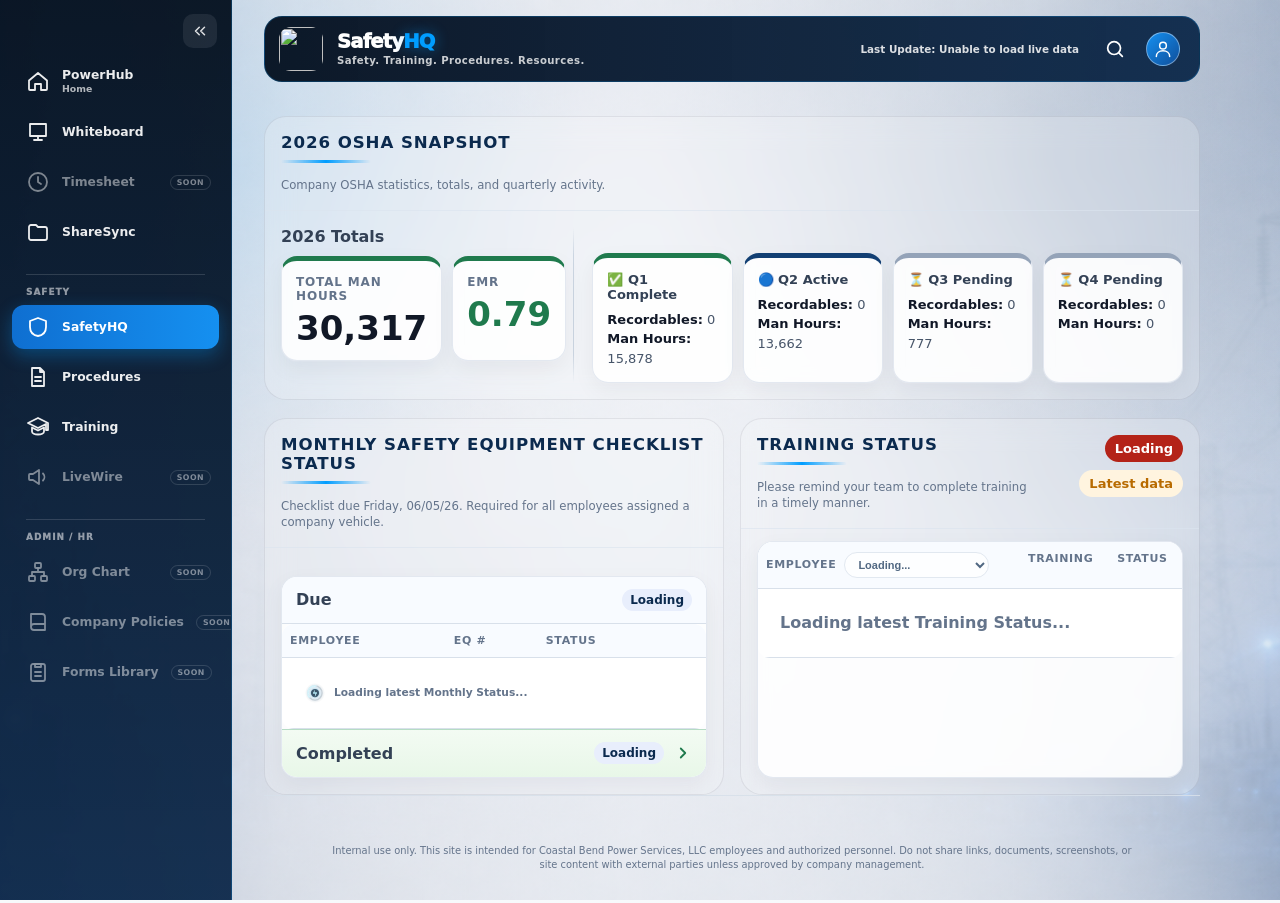
==== commit debc0d73: "SafetyHQ v4.1.0: slim header, two-column layout, Completed popup - Adopt the shared CBPS UI kit (sid" ====
--- a/index.html
+++ b/index.html
@@ -1,4 +1,4 @@
-  <!DOCTYPE html>
+<!DOCTYPE html>
 <html lang="en">
 <head>
 <meta charset="UTF-8" />
@@ -10,177 +10,19 @@
 <meta name="apple-mobile-web-app-status-bar-style" content="black-translucent">
 <meta name="apple-mobile-web-app-title" content="SafetyHQ">
 <link rel="apple-touch-icon" href="assets/icon-192.png">
+<link rel="stylesheet" href="ui-kit.css">
 <style>
+/* SafetyHQ-specific styles. Shared look (shell, sidebar, pill, hero, modals) comes from ui-kit.css. */
 :root{
-  --blue:#123f73;
-  --blue-dark:#0b2a4e;
-  --blue-soft:#eaf2fb;
-  --border:#d8e0ea;
-  --text:#1f2933;
-  --muted:#64748b;
-  --green:#1f7a4d;
-  --orange:#b86b00;
-  --red:#b42318;
-  --white:#ffffff;
-  --shadow:0 10px 28px rgba(15,23,42,.10);
-  --bg:#eef3f8;
-  --line:var(--border);
-  --brand:var(--blue);
-  --brand-dark:var(--blue-dark);
-  --ok:var(--green);
-  --warn:var(--orange);
-  --bad:var(--red);
-  --card:#ffffff;
-  --soft:#f8fbff;
-}
-*{box-sizing:border-box}
-body{
-  margin:0;
-  font-family:Inter,system-ui,-apple-system,BlinkMacSystemFont,"Segoe UI",Arial,Helvetica,sans-serif;
-  background:
-    linear-gradient(
-      90deg,
-      rgba(247,249,252,.08) 0%,
-      rgba(247,249,252,.38) 22%,
-      rgba(247,249,252,.55) 50%,
-      rgba(247,249,252,.38) 78%,
-      rgba(247,249,252,.08) 100%
-    ),
-    radial-gradient(circle at 18% 18%, rgba(0,157,255,.16), transparent 28%),
-    radial-gradient(circle at 82% 18%, rgba(18,63,115,.16), transparent 30%),
-    url("https://coastalbendpower.github.io/Hub/assets/background_hub_v2.png") center top / cover fixed no-repeat,
-    linear-gradient(180deg,#f3f6fa 0%,#eef2f6 45%,#f7f9fb 100%);
-  color:var(--text);
-}
-header,.hero{
-  position:relative;
-  overflow:visible;
-  background:transparent;
-  color:#fff;
-  border-radius:0 0 34px 34px;
-  min-height:230px;
-  display:flex;
-  justify-content:center;
-  align-items:center;
-  margin:0 auto 18px;
-  width:min(1180px,calc(100% - 96px));
-  box-shadow:var(--shadow);
-  line-height:0;
-  border:1px solid rgba(0,157,255,.12);
-  border-top:0;
-}
-header::before,.hero::before{
-  content:"";
-  position:absolute;
-  inset:0;
-  z-index:1;
-  border-radius:0 0 34px 34px;
-  background:transparent;
-  pointer-events:none;
-}
-.hero-media{
-  position:absolute;
-  inset:0;
-  border-radius:0 0 34px 34px;
-  z-index:0;
-  overflow:hidden;
-}
-.hero-inner{
-  position:relative;
-  z-index:20;
-  padding:32px 18px 32px clamp(185px,20vw,343px);
-  width:100%;
-  display:grid;
-  grid-template-columns:minmax(0,1fr);
-  align-items:center;
-  gap:22px;
-  line-height:1.1;
-}
-.hero-copy{max-width:760px;text-shadow:0 2px 12px rgba(0,0,0,.55);transform:translateX(10%)}
-.eyebrow{margin:0 0 10px;font-size:.76rem;letter-spacing:.14em;text-transform:uppercase;font-weight:850;opacity:.9;color:rgba(255,255,255,.9)}
-.site-title{margin:0;font-size:clamp(2.65rem,5.35vw,5.05rem);line-height:.95;font-weight:950;letter-spacing:-.055em;color:#fff}
+  --bg:#eef3f8; --line:var(--border); --brand:var(--blue); --brand-dark:var(--blue-dark);
+  --ok:var(--green); --warn:var(--orange); --bad:var(--red); --card:#ffffff; --soft:#f8fbff;
+}
 .title-safety{color:#fff}
-.title-hq{color:#009dff;text-shadow:0 0 14px rgba(0,157,255,.48)}
-.site-title::after{content:"";display:block;width:170px;height:3px;margin-top:.45rem;border-radius:999px;background:linear-gradient(90deg,transparent,#009dff,transparent)}
-.site-subtitle{margin:.7rem 0 0;font-size:clamp(.86rem,1.14vw,1.05rem);font-weight:750;letter-spacing:.08em;color:rgba(255,255,255,.88)}
-.header-banner,.hero-bg{
-  display:block;
-  width:100%;
-  height:100%;
-  min-height:230px;
-  object-fit:cover;
-  object-position:center center;
-  border-radius:0 0 34px 34px;
-}
-.wrap{width:min(1180px,calc(100% - 96px));max-width:none;margin:0 auto;padding:16px;background:transparent;box-shadow:none}
+.title-hq{color:var(--accent);text-shadow:0 0 14px rgba(0,157,255,.48)}
 .section{margin-top:18px}
-.section-title{font-size:1.28rem;font-weight:950;margin:0 0 10px;letter-spacing:.055em;color:var(--blue-dark);text-transform:uppercase}
-.section-note{color:var(--muted);font-size:.9rem;margin:-4px 0 12px;line-height:1.35;font-weight:650}
-.panel,.card{
-  background:rgba(255,255,255,.82);
-  border:1px solid rgba(216,224,234,.72);
-  border-radius:22px;
-  box-shadow:0 8px 22px rgba(15,23,42,.07);
-  backdrop-filter:blur(8px);
-}
+.panel,.card{background:rgba(255,255,255,.20);border:1px solid rgba(15,23,42,.08);border-radius:22px;backdrop-filter:blur(14px);box-shadow:none}
 .panel{padding:16px}
-.card{padding:16px}
-/* Top utility image buttons */
-.utility-row{
-  min-height:0;
-  margin:2px auto 6px;
-  position:relative;
-  z-index:5;
-  padding:0 8px;
-  display:grid;
-  grid-template-columns:auto auto 1fr auto;
-  align-items:center;
-  gap:8px;
-  background:transparent;
-  backdrop-filter:none;
-  border:0;
-  box-shadow:none;
-}
-.nav-button{
-  width:235px;
-  height:52px;
-  display:flex;
-  align-items:center;
-  justify-content:center;
-  overflow:visible;
-  border-radius:14px;
-  background:transparent;
-  text-decoration:none;
-  transition:transform .18s ease,filter .18s ease;
-}
-.nav-button:hover{transform:translateY(-2px);filter:brightness(1.03)}
-.nav-button img{
-  width:100%;
-  height:100%;
-  object-fit:contain;
-  padding:0;
-  object-position:center;
-  display:block;
-  border-radius:12px;
-}
-.procedure-link-main{
-  justify-self:start;
-  width:72px;
-  height:72px;
-}
-.procedure-link-main img{
-  width:100%;
-  height:100%;
-  object-fit:contain;
-  display:block;
-}
-.hsi-login-link{justify-self:start;width:72px;height:72px}
-.hsi-login-link img{width:100%;height:100%;border-radius:50%;object-fit:contain;display:block}
-.updated-line{display:flex;align-items:center;justify-content:flex-start;gap:12px;width:100%;color:var(--blue-dark);background:transparent;border:0;border-radius:0;font-size:.92rem;font-weight:800;margin:4px 0 18px;padding:4px 0 8px;box-shadow:none;text-align:left;backdrop-filter:none}
-.last-update-text{display:inline-block;text-align:left}
-.return-hub-link{justify-self:end;margin-left:auto;width:72px;height:72px;border:0;background:transparent;border-radius:50%;padding:0;box-shadow:none}
-.return-hub-link img{width:100%;height:100%;object-fit:contain;display:block;border-radius:50%}
-.return-hub-link:hover{background:transparent;border:0;filter:brightness(1.05)}
+.osha-summary .section-title,.status-summary .section-title{margin:0}
 /* KPI cards */
 .label{font-size:12px;color:var(--muted);font-weight:900;text-transform:uppercase;letter-spacing:.07em}
 .value{font-size:34px;font-weight:900;margin-top:8px;line-height:1.05;color:#111827}
@@ -216,21 +58,16 @@
 .panel-head{display:flex;align-items:flex-start;justify-content:space-between;gap:12px;margin-bottom:12px}
 .count-wrap{display:flex;gap:8px;flex-wrap:wrap;justify-content:flex-end}
 .count-pill{border-radius:999px;padding:6px 10px;font-size:13px;font-weight:900;white-space:nowrap}
-.count-pill.bad{background:#fde8e8;color:var(--bad)}
+.count-pill.bad{background:#b42318;color:#fff}
 .count-pill.warn{background:#fff4df;color:var(--warn)}
 .count-pill.good{background:#e8f7e8;color:var(--ok)}
 .count-pill.neutral{background:#eef6ff;color:var(--brand-dark)}
-.status-layout{display:grid;grid-template-columns:minmax(300px,.9fr) minmax(360px,1.1fr);gap:14px;align-items:start}
+.status-layout{display:grid;grid-template-columns:1fr;gap:14px;align-items:start}
 .status-card{background:rgba(255,255,255,.86);border:1px solid rgba(216,224,234,.72);border-radius:16px;overflow:hidden;box-shadow:0 8px 22px rgba(15,23,42,.05);backdrop-filter:blur(8px)}
-.completed-collapse{padding:0}
-.completed-collapse summary{list-style:none;cursor:pointer}
-.completed-collapse summary::-webkit-details-marker{display:none}
-.completed-collapse:not([open]) .status-card-header{background:linear-gradient(180deg,#f3fbf3,#e8f7e8);border-bottom:none}
-.completed-collapse:not([open]){border-color:rgba(31,122,31,.35);box-shadow:0 10px 28px rgba(31,122,31,.10)}
 .status-card-header{display:flex;align-items:center;justify-content:space-between;gap:10px;padding:12px 14px;background:var(--soft);border-bottom:1px solid var(--line)}
 .status-card-header h3{margin:0;font-size:16px;font-weight:900;color:#334155}
 .status-count{border-radius:999px;background:#e8eefc;color:var(--brand-dark);font-size:12px;font-weight:900;padding:4px 8px;white-space:nowrap}
-.status-count.bad{background:#fde8e8;color:var(--bad);border:1px solid rgba(180,35,24,.22)}
+.status-count.bad{background:#b42318;color:#fff;border:1px solid #8f1b11}
 .employee-name{font-weight:inherit}
 
 .missed-warning-wrap{
@@ -320,19 +157,19 @@
 th,td{text-align:left;padding:10px 8px;border-bottom:1px solid var(--line);vertical-align:top}
 th{font-size:11px;color:var(--muted);text-transform:uppercase;letter-spacing:.06em;background:var(--soft)}
 tbody tr:hover{background:rgba(31,78,121,.05)}
-tr.row-red td{background:#fff5f5}
+tr.row-red td{background:#fde4e4}
+tr.row-red td:first-child{box-shadow:inset 4px 0 0 #b42318}
 tr.row-orange td{background:#fffaf0}
 tr.row-green td{background:#f3fbf3}
 tr.row-neutral td{background:#fff}
 .pill{display:inline-block;border-radius:999px;padding:4px 8px;font-weight:900;font-size:12px;white-space:nowrap}
-.pill-red{background:#fde8e8;color:var(--bad)}
-.pill-red.severe{background:#7f1d1d;color:#fff;border:1px solid #991b1b}
+.pill-red{background:#b42318;color:#fff}
+.pill-red.severe{background:#7f1d1d;color:#fff;border:1px solid #5f1212}
 .pill-orange{background:#fff4df;color:var(--warn)}
 .pill-green{background:#e8f7e8;color:var(--ok)}
 .pill-neutral{background:#eef2f7;color:#475569}
 .eq{font-weight:900;color:var(--brand-dark)}
 .empty-state{padding:14px;color:var(--muted);font-weight:800;background:#fff}
-.footer{margin:30px 0 8px;padding:18px 4px 20px;color:var(--muted);font-size:.82rem;text-align:center;border-top:1px solid rgba(216,224,234,.9);font-weight:700}
 @media(max-width:980px){
   .osha-split{grid-template-columns:1fr;gap:12px}
   .osha-quarterlies-side{padding-top:0}
@@ -345,25 +182,6 @@
   .kpi-row{grid-template-columns:repeat(2,1fr)}
 }
 @media(max-width:620px){
-  header,.hero{width:min(100%,calc(100% - 24px));min-height:0;aspect-ratio:16/6.3;margin:0 auto 18px;border-radius:0 0 28px 28px;overflow:hidden}
-  header::before,.hero::before{border-radius:0 0 28px 28px;background:transparent}
-  .hero-media{border-radius:0 0 28px 28px}
-  .header-banner,.hero-bg{height:100%;min-height:0;object-fit:cover;border-radius:0 0 28px 28px}
-  .hero-inner{min-height:0;height:100%;padding:14px 26px 14px 33%;grid-template-columns:minmax(0,1fr);align-items:center;justify-items:center;text-align:left;gap:10px}
-  .hero-copy{width:min(100%,305px);max-width:305px;margin:0;padding:0;border-radius:0;background:transparent;box-shadow:none;backdrop-filter:none;text-shadow:0 2px 12px rgba(0,0,0,.60);transform:none}
-  .site-title{font-size:clamp(1.54rem,7.85vw,1.96rem)}
-  .site-title::after{width:96px;margin:.24rem 0 0}
-  .eyebrow{font-size:.43rem;letter-spacing:.085em;margin-bottom:5px;white-space:nowrap}
-  .site-subtitle{font-size:.54rem;letter-spacing:.045em;margin-top:.38rem;white-space:nowrap}
-  .wrap{width:min(100%,calc(100% - 24px));padding:12px}
-  .utility-row{display:grid;grid-template-columns:72px 72px 1fr;align-items:center;justify-content:start;padding:0 8px;gap:8px;min-height:0;margin:0 auto 4px;background:transparent;border:0;box-shadow:none;backdrop-filter:none}
-  .utility-row .return-hub-link{grid-column:auto;justify-self:end;margin-left:0;width:72px;max-width:72px;height:72px}
-  .nav-button,.hsi-dropdown,.hsi-dropdown summary{width:100%;max-width:100%;height:58px}
-  .hsi-login-link{width:72px;max-width:72px;height:72px;justify-self:start}
-  .utility-row .procedure-link-main{width:72px;max-width:72px;height:72px;justify-self:start}
-  .hsi-menu{position:absolute;top:62px;left:0;width:220px;grid-template-columns:1fr;margin-top:0}
-  .updated-line{display:flex;width:100%;align-items:center;justify-content:flex-start;gap:8px;font-size:13px;margin:2px 0 12px;padding:4px 0;text-align:left}
-  .last-update-text{flex:1;text-align:left;line-height:1.25}
   .osha-summary{align-items:center;padding:14px}
   .osha-split{grid-template-columns:1fr;gap:12px;padding:0 12px 12px}
   .osha-quarter-row,.kpi-row,.kpi-row.two{grid-template-columns:1fr}
@@ -385,7 +203,7 @@
   #training .training-employee-filter{width:auto;min-width:170px;max-width:260px;font-size:11px;padding:6px 24px 6px 9px}
   #training tbody{display:grid;gap:8px;background:transparent;padding:8px}
   #training tbody tr{display:grid;grid-template-columns:minmax(0,1fr) auto;align-items:start;gap:4px 10px;border:1px solid rgba(216,224,234,.78);border-radius:14px;padding:11px 12px;box-shadow:0 6px 16px rgba(15,23,42,.06);background:#fff}
-  #training tbody tr.row-red{background:#fff5f5;border-color:rgba(180,35,24,.24)}
+  #training tbody tr.row-red{background:#fde4e4;border-color:rgba(180,35,24,.55);box-shadow:inset 4px 0 0 #b42318}
   #training tbody tr.row-orange{background:#fffaf0;border-color:rgba(184,107,0,.24)}
   #training tbody tr.row-neutral{background:#fff;border-color:rgba(216,224,234,.78)}
   #training tbody tr td{padding:0;border:0;background:transparent!important;min-width:0}
@@ -397,152 +215,317 @@
   #training tr.training-filter-empty{display:block;padding:0;border:0;box-shadow:none;background:transparent}
   #training tr.training-filter-empty td{display:block;width:100%}
   #training tr.training-filter-empty .empty-state{border-radius:14px}
-  .section-title{font-size:20px}
-}
+}
+
+/* ---- Slim header bar ---- */
+.shq-bar{position:relative;z-index:200;display:flex;align-items:center;gap:14px;margin:16px 0 16px;padding:10px 14px;border-radius:18px;background:linear-gradient(90deg,rgba(4,16,31,.96),rgba(10,38,72,.94));border:1px solid rgba(0,157,255,.22);color:#fff}
+.shq-seal{flex:0 0 44px;width:44px;height:44px;border-radius:12px;object-fit:cover}
+.shq-brand{min-width:0;flex:1 1 auto}
+.shq-title{margin:0;font-size:1.5rem;line-height:1;font-weight:950;letter-spacing:-.04em}
+.shq-tagline{margin:3px 0 0;color:rgba(255,255,255,.78);font-size:.78rem;font-weight:750;letter-spacing:.04em;white-space:nowrap;overflow:hidden;text-overflow:ellipsis}
+.shq-updated-m{display:none;margin:3px 0 0;color:rgba(255,255,255,.78);font-size:.72rem;font-weight:750;white-space:nowrap}
+.shq-updated{flex:0 0 auto;color:rgba(255,255,255,.85);font-size:.8rem;font-weight:750;white-space:nowrap}
+.shq-actions{flex:0 0 auto;display:flex;align-items:center;gap:4px}
+.shq-bar .u-btn,.shq-bar .user-btn{width:44px;height:44px;min-width:44px;padding:0;justify-content:center}
+.shq-bar .user-caret{display:none}
+.shq-bar .user-menu{top:calc(100% + 10px);right:0}
+/* ---- Two columns: checklist left, training right (same height) ---- */
+.checklist-panel,.training-panel{display:flex;flex-direction:column;min-width:0}
+.status-collapse > .table-wrap.training-scroll{margin:0 16px 16px}
+@media(max-width:980px){.status-collapse > .table-wrap.training-scroll{margin:0 12px 12px}}
+.completed-row{display:flex;align-items:center;gap:10px;width:100%;min-height:48px;padding:10px 14px;border:0;border-top:1px solid rgba(31,138,88,.25);background:linear-gradient(180deg,#f3fbf3,#e8f7e8);color:#334155;font:inherit;font-size:16px;font-weight:900;text-align:left;cursor:pointer}
+.completed-row .status-count{margin-left:auto}
+.completed-row svg{flex:0 0 18px;width:18px;height:18px;fill:none;stroke:var(--ok);stroke-width:2.4;stroke-linecap:round;stroke-linejoin:round}
+.completed-row:hover,.completed-row:focus-visible{background:#dff3df;outline:none}
+.completed-modal .modal-card{padding:16px 16px 12px}
+.completed-modal .modal-close{width:44px;height:44px;flex:0 0 44px;margin:-6px -6px 0 0}
+@media(min-width:901px){
+  .overdue-grid{display:grid;grid-template-columns:minmax(0,1fr) minmax(0,1fr);gap:16px;align-items:stretch}
+  .overdue-grid .panel{margin:0}
+  .training-panel{height:0;min-height:100%;overflow:hidden}
+  .training-scroll{flex:1 1 0;min-height:0;overflow:auto;border-radius:16px}
+  .training-scroll thead th{position:sticky;top:0;z-index:2}
+}
+@media(max-width:900px){
+  .overdue-grid{display:grid;grid-template-columns:1fr;gap:16px}
+  .training-scroll{max-height:70vh;overflow:auto}
+}
+/* ---- Phone ---- */
+@media(max-width:700px){
+  .shq-bar{gap:10px;padding:8px 10px;margin:12px 0 14px;border-radius:16px}
+  .shq-seal{flex-basis:40px;width:40px;height:40px}
+  .shq-title{font-size:1.3rem}
+  .shq-tagline,.shq-updated{display:none}
+  .shq-updated-m{display:block}
+  .completed-modal{align-items:flex-end;padding:0}
+  .completed-modal .modal-card{width:100%;max-height:82vh;border-radius:22px 22px 0 0;padding-bottom:calc(16px + env(safe-area-inset-bottom))}
+  .missed-history-head,.missed-history-cell{width:44px;min-width:44px}
+  .missed-warning{min-width:44px;min-height:44px;margin:-14px -6px -14px 0}
+  .training-employee-filter,#training .training-employee-filter{min-height:44px}
+  .count-pill{min-height:32px}
+}
+/* Overdue training rows: solid dark red, bold white text */
+#training tr.row-red td{background:#a3281c;color:#fff;font-weight:900;box-shadow:none;border-bottom-color:rgba(255,255,255,.18)}
+#training tr.row-red .pill-red{background:#fff;color:#a3281c}
+#training tr.row-red .pill-red.severe{background:#fff;color:#7f1d1d;border-color:#fff}
+#training tr.row-red .training-due-mobile{color:rgba(255,255,255,.85)}
+@media(max-width:620px){
+  #training tbody tr.row-red{background:#a3281c;border-color:#7f1d1d;box-shadow:0 6px 16px rgba(127,29,29,.3)}
+  #training tbody tr.row-red td:nth-child(1),#training tbody tr.row-red td:nth-child(2){color:#fff}
+}
+/* Status chips: squared-off, status dot, soft tint + hairline border */
+.pill{display:inline-flex;align-items:center;gap:7px;border-radius:8px;padding:5px 10px 5px 9px;font-size:12px;font-weight:800;letter-spacing:.01em;font-variant-numeric:tabular-nums;border:1px solid transparent;line-height:1.2}
+.pill::before{content:'';flex:0 0 8px;width:8px;height:8px;border-radius:50%;background:currentColor}
+.pill-orange{background:#fff1d6;color:#8a5200;border-color:rgba(184,107,0,.32)}
+.pill-orange::before{background:#e59a1a;box-shadow:0 0 0 3px rgba(229,154,26,.22)}
+.pill-neutral{background:rgba(100,116,139,.08);color:#475569;border-color:rgba(100,116,139,.28)}
+.pill-neutral::before{background:transparent;border:2px solid #94a3b8}
+.pill-green{background:#e4f5ea;color:#17613c;border-color:rgba(31,122,77,.28)}
+.pill-green::before{background:var(--tone-green)}
+.pill-red{background:#b42318;color:#fff;border-color:#8f1b11}
+.pill-red::before{background:#fff;box-shadow:0 0 0 3px rgba(255,255,255,.28)}
+.pill-red.severe{background:#7f1d1d;border-color:#5f1212}
+#training tr.row-red .pill-red,#training tr.row-red .pill-red.severe{background:#fff;color:#a3281c;border-color:#fff}
+#training tr.row-red .pill-red::before{background:#b42318;box-shadow:0 0 0 3px rgba(180,35,24,.22)}
+/* Larger employee names */
+#monthly-open-body td:first-child,#monthly-complete-body td:first-child,#training-body td:first-child{font-size:16px;font-weight:800;line-height:1.25;color:var(--blue-dark)}
+#training tr.row-red td:first-child{color:#fff}
+@media(max-width:620px){
+  #training tbody tr td:nth-child(1){font-size:1.05rem}
+}
+/* Vertically center cells in each row */
+#monthly-open-body td,#monthly-complete-body td,#training-body td{vertical-align:middle}
+@media(max-width:620px){#training tbody tr{align-items:center}}
 </style>
 </head>
 <body>
-<header class="hero">
-  <picture class="hero-media" aria-hidden="true">
-    <source media="(max-width: 700px)" srcset="assets/banner_the_hub_mobile_v1.png">
-    <img class="hero-bg header-banner" src="assets/banner_the_hub_v3.png?v=final" alt="">
-  </picture>
-  <div class="hero-inner">
-    <div class="hero-copy">
-      <p class="eyebrow">Coastal Bend Power Services, LLC</p>
-      <h1 class="site-title"><span class="title-safety">Safety</span><span class="title-hq">HQ</span></h1>
-      <p class="site-subtitle">Safety. Training. Procedures. Resources.</p>
-    </div>
-  </div>
-</header>
-<main class="wrap">
-  <section class="panel utility-row">
-        <a class="nav-button hsi-login-link" href="https://coastalbendpower.na.hsiplatform.com/users/sign_in" target="_blank" rel="noopener noreferrer" aria-label="HSI Login">
-      <img src="assets/button_HSI_Login_round_300.png" alt="HSI Login">
+<script>try { if (localStorage.getItem("powerhubSidebarCollapsed") === "1") document.documentElement.classList.add("sb-collapsed"); } catch (e) {}</script>
+<div class="app-shell">
+  <nav class="side-nav" aria-label="Main navigation">
+    <button class="side-toggle" type="button" id="sideToggle" aria-label="Collapse sidebar" aria-expanded="true" title="Collapse sidebar">
+      <svg viewBox="0 0 24 24" aria-hidden="true"><path d="m11 7-5 5 5 5M18 7l-5 5 5 5"/></svg>
+    </button>
+    <a class="side-link" href="https://coastalbendpower.github.io/PowerHub/">
+      <svg viewBox="0 0 24 24" aria-hidden="true"><path d="M3 11.5 12 4l9 7.5V20a1 1 0 0 1-1 1h-5v-6H9v6H4a1 1 0 0 1-1-1z"/></svg>
+      <span>PowerHub<small>Home</small></span>
     </a>
-    <a class="nav-button procedure-link-main" href="https://coastalbendpower.github.io/SafetyHQ/procedures.html" target="_blank" rel="noopener noreferrer" aria-label="Procedure Center">
-      <img src="assets/button_Procedures_round_300.png" alt="Procedure Center">
+    <a class="side-link" href="https://coastalbendpower.github.io/Whiteboard/view.html">
+      <svg viewBox="0 0 24 24" aria-hidden="true"><path d="M4 4h16v12H4zM8 20h8M12 16v4"/></svg>
+      <span>Whiteboard</span>
     </a>
-    <a class="nav-button return-hub-link" href="https://coastalbendpower.github.io/Hub/" aria-label="Return to PowerHub">      
-      <img src="assets/button_Return_to_PowerHub_round_300.png" alt="Return to PowerHub">     </a>
-  </section>
-  <div class="updated-line">
-    <span id="last-update" class="last-update-text">Last Update: Loading Latest Update</span>
-  </div>
-  <section class="section">
-    <details class="panel quarterly-collapse osha-panel" open>
-      <summary class="osha-summary">
-        <div>
-          <h2 class="section-title">2026 OSHA Snapshot</h2>
-          <p class="section-note">Company OSHA statistics, totals, and quarterly activity.</p>
+    <span class="side-link is-disabled" aria-disabled="true">
+      <svg viewBox="0 0 24 24" aria-hidden="true"><circle cx="12" cy="12" r="9"/><path d="M12 7v5l3 2"/></svg>
+      <span>Timesheet</span><em class="side-soon">Soon</em>
+    </span>
+    <a class="side-link" href="https://account.sharesync.serverdata.net/login/v1.2/?client_id=sharesync_web_app_sts&amp;client_type=Sync-WebApp&amp;client_version=3.48.1&amp;application_client_id=5d5c5f78-10b2-0f0b-a925-606d43526abe&amp;redirect_uri=https%3A%2F%2Fsharesync.serverdata.net%2Fus4%2F&amp;locale=en-us" target="_blank" rel="noopener noreferrer">
+      <svg viewBox="0 0 24 24" aria-hidden="true"><path d="M3 7a2 2 0 0 1 2-2h5l2 2h7a2 2 0 0 1 2 2v9a2 2 0 0 1-2 2H5a2 2 0 0 1-2-2z"/></svg>
+      <span>ShareSync</span>
+    </a>
+    <div class="side-group-label">Safety</div>
+    <a class="side-link is-active" href="./" aria-current="page">
+      <svg viewBox="0 0 24 24" aria-hidden="true"><path d="M12 3 4 6v6c0 5 3.4 8.2 8 9 4.6-.8 8-4 8-9V6z"/></svg>
+      <span>SafetyHQ</span>
+    </a>
+    <a class="side-link" href="procedures.html">
+      <svg viewBox="0 0 24 24" aria-hidden="true"><path d="M6 3h8l4 4v14H6zM14 3v4h4M9 12h6M9 16h6"/></svg>
+      <span>Procedures</span>
+    </a>
+    <a class="side-link" href="https://coastalbendpower.na.hsiplatform.com/users/sign_in" target="_blank" rel="noopener noreferrer">
+      <svg viewBox="0 0 24 24" aria-hidden="true"><path d="M12 3 2 8l10 5 8-4v6h2V8zM6 12.5v4c0 1.7 2.7 3 6 3s6-1.3 6-3v-4l-6 3z"/></svg>
+      <span>Training</span>
+    </a>
+    <span class="side-link is-disabled" aria-disabled="true">
+      <svg viewBox="0 0 24 24" aria-hidden="true"><path d="M3 10v4a1 1 0 0 0 1 1h3l6 4V5L7 9H4a1 1 0 0 0-1 1zM17 8.5a5 5 0 0 1 0 7"/></svg>
+      <span>LiveWire</span><em class="side-soon">Soon</em>
+    </span>
+    <div class="side-group-label">Admin / HR</div>
+    <span class="side-link is-disabled" aria-disabled="true">
+      <svg viewBox="0 0 24 24" aria-hidden="true"><rect x="9" y="3" width="6" height="5" rx="1"/><rect x="3" y="16" width="6" height="5" rx="1"/><rect x="15" y="16" width="6" height="5" rx="1"/><path d="M12 8v4M6 16v-4h12v4"/></svg>
+      <span>Org Chart</span><em class="side-soon">Soon</em>
+    </span>
+    <span class="side-link is-disabled" aria-disabled="true">
+      <svg viewBox="0 0 24 24" aria-hidden="true"><path d="M5 4h11a3 3 0 0 1 3 3v13H8a3 3 0 0 1-3-3zM5 17a3 3 0 0 1 3-3h11"/></svg>
+      <span>Company Policies</span><em class="side-soon">Soon</em>
+    </span>
+    <span class="side-link is-disabled" aria-disabled="true">
+      <svg viewBox="0 0 24 24" aria-hidden="true"><rect x="5" y="4" width="14" height="17" rx="2"/><path d="M9 4h6v3H9zM9 12h6M9 16h6"/></svg>
+      <span>Forms Library</span><em class="side-soon">Soon</em>
+    </span>
+    <div class="side-spacer"></div>
+  </nav>
+
+  <main class="page-shell">
+    <header class="shq-bar">
+      <img class="shq-seal" src="assets/icon-192.png" alt="" width="44" height="44">
+      <div class="shq-brand">
+        <h1 class="shq-title"><span class="title-safety">Safety</span><span class="title-hq">HQ</span></h1>
+        <p class="shq-tagline">Safety. Training. Procedures. Resources.</p>
+        <p class="shq-updated-m" id="last-update-m" aria-hidden="true"></p>
+      </div>
+      <span id="last-update" class="shq-updated">Last Update: Loading Latest Update</span>
+      <div class="shq-actions">
+        <button class="u-btn" type="button" id="searchOpen" aria-label="Search SafetyHQ (Ctrl+K)" title="Search (Ctrl+K)">
+          <svg viewBox="0 0 24 24" aria-hidden="true"><circle cx="11" cy="11" r="7"/><path d="m20 20-3.5-3.5"/></svg>
+        </button>
+        <div class="user-wrap">
+          <button class="user-btn" type="button" id="userBtn" aria-label="Employee menu" aria-expanded="false" aria-controls="userMenu">
+            <span class="user-avatar"><svg viewBox="0 0 24 24" aria-hidden="true"><circle cx="12" cy="8" r="4"/><path d="M4 21c0-4.4 3.6-7 8-7s8 2.6 8 7"/></svg></span>
+            <span class="notif-badge" id="notifBadge" hidden>0</span>
+          </button>
+          <div class="user-menu" id="userMenu" hidden>
+            <div class="um-head">
+              <strong>Employee</strong>
+              <span>Sign-in isn't set up yet. It will connect with Microsoft 365.</span>
+            </div>
+            <div class="notif-panel" id="notifPanel"></div>
+          </div>
         </div>
-      </summary>
-      <div class="osha-split">
-        <div class="osha-totals-side">
-          <h3 class="subsection-title">2026 Totals</h3>
-          <div class="kpi-row two">
-            <div class="kpi good">
-              <div class="label">Total Man Hours</div>
-              <div class="value" id="ytd-man-hours">30,317</div>
+      </div>
+    </header>
+
+    <section class="section">
+      <details class="panel quarterly-collapse osha-panel" open>
+        <summary class="osha-summary">
+          <div class="section-title">
+            <h2>2026 OSHA Snapshot</h2>
+            <p>Company OSHA statistics, totals, and quarterly activity.</p>
+          </div>
+        </summary>
+        <div class="osha-split">
+          <div class="osha-totals-side">
+            <h3 class="subsection-title">2026 Totals</h3>
+            <div class="kpi-row two">
+              <div class="kpi good">
+                <div class="label">Total Man Hours</div>
+                <div class="value" id="ytd-man-hours">30,317</div>
+              </div>
+              <div class="kpi good">
+                <div class="label">EMR</div>
+                <div class="value" id="emr" style="color:var(--ok)">0.79</div>
+              </div>
             </div>
-            <div class="kpi good">
-              <div class="label">EMR</div>
-              <div class="value" id="emr" style="color:var(--ok)">0.79</div>
+          </div>
+          <div class="osha-divider" aria-hidden="true"></div>
+          <div class="osha-quarterlies-side">
+            <div class="kpi-row osha-quarter-row" id="quarterly-cards">
+              <div class="kpi good">
+                <div class="q-label">✅ Q1 Complete</div>
+                <div class="q-meta"><strong>Recordables:</strong> <span data-quarter="Q1" data-field="recordables">0</span><br><strong>Man Hours:</strong> <span data-quarter="Q1" data-field="manHours">15,878</span></div>
+              </div>
+              <div class="kpi brand">
+                <div class="q-label">🔵 Q2 Active</div>
+                <div class="q-meta"><strong>Recordables:</strong> <span data-quarter="Q2" data-field="recordables">0</span><br><strong>Man Hours:</strong> <span data-quarter="Q2" data-field="manHours">13,662</span></div>
+              </div>
+              <div class="kpi neutral">
+                <div class="q-label">⏳ Q3 Pending</div>
+                <div class="q-meta"><strong>Recordables:</strong> <span data-quarter="Q3" data-field="recordables">0</span><br><strong>Man Hours:</strong> <span data-quarter="Q3" data-field="manHours">777</span></div>
+              </div>
+              <div class="kpi neutral">
+                <div class="q-label">⏳ Q4 Pending</div>
+                <div class="q-meta"><strong>Recordables:</strong> <span data-quarter="Q4" data-field="recordables">0</span><br><strong>Man Hours:</strong> <span data-quarter="Q4" data-field="manHours">0</span></div>
+              </div>
             </div>
           </div>
         </div>
-        <div class="osha-divider" aria-hidden="true"></div>
-        <div class="osha-quarterlies-side">
-          <div class="kpi-row osha-quarter-row" id="quarterly-cards">
-            <div class="kpi good">
-              <div class="q-label">✅ Q1 Complete</div>
-              <div class="q-meta"><strong>Recordables:</strong> <span data-quarter="Q1" data-field="recordables">0</span><br><strong>Man Hours:</strong> <span data-quarter="Q1" data-field="manHours">15,878</span></div>
-            </div>
-            <div class="kpi brand">
-              <div class="q-label">🔵 Q2 Active</div>
-              <div class="q-meta"><strong>Recordables:</strong> <span data-quarter="Q2" data-field="recordables">0</span><br><strong>Man Hours:</strong> <span data-quarter="Q2" data-field="manHours">13,662</span></div>
-            </div>
-            <div class="kpi neutral">
-              <div class="q-label">⏳ Q3 Pending</div>
-              <div class="q-meta"><strong>Recordables:</strong> <span data-quarter="Q3" data-field="recordables">0</span><br><strong>Man Hours:</strong> <span data-quarter="Q3" data-field="manHours">777</span></div>
-            </div>
-            <div class="kpi neutral">
-              <div class="q-label">⏳ Q4 Pending</div>
-              <div class="q-meta"><strong>Recordables:</strong> <span data-quarter="Q4" data-field="recordables">0</span><br><strong>Man Hours:</strong> <span data-quarter="Q4" data-field="manHours">0</span></div>
-            </div>
+      </details>
+    </section>
+
+    <section class="section overdue-grid">
+      <section id="monthly" class="panel status-collapse checklist-panel">
+        <div class="panel-head status-summary">
+          <div class="section-title">
+            <h2>Monthly Safety Equipment Checklist Status</h2>
+            <p id="monthly-note">Checklist due Friday, 06/05/26. Required for all employees assigned a company vehicle.</p>
           </div>
         </div>
-      </div>
-    </details>
-  </section>
-  <section class="section overdue-grid">
-    <details id="monthly" class="panel status-collapse" open>
-      <summary class="panel-head status-summary">
-        <div>
-          <h2 class="section-title">Monthly Safety Equipment Checklist Status</h2>
-          <p class="section-note" id="monthly-note">Checklist due Friday, 06/05/26. Required for all employees assigned a company vehicle.</p>
+        <div class="status-layout">
+          <section class="status-card">
+            <div class="status-card-header">
+              <h3 id="monthly-open-title">Due</h3>
+              <span class="status-count neutral" id="monthly-open-small">Loading</span>
+            </div>
+            <div class="table-wrap">
+              <table>
+                <thead><tr><th>Employee</th><th>EQ #</th><th>Status</th><th class="missed-history-head" aria-label="Missed Inspections"></th></tr></thead>
+                <tbody id="monthly-open-body">
+                  <tr><td colspan="4"><div class="empty-state"><span class="power-loader power-loader--inline" role="status"><img src="assets/loading_spinner_electric_ring.svg" alt="" aria-hidden="true">Loading latest Monthly Status...</span></div></td></tr>
+                </tbody>
+              </table>
+            </div>
+            <button type="button" class="completed-row" id="completedOpen" aria-haspopup="dialog" aria-controls="completedModal">
+              <span class="completed-row-title">Completed</span>
+              <span class="status-count" id="monthly-complete-small">Loading</span>
+              <svg viewBox="0 0 24 24" aria-hidden="true"><path d="m9 6 6 6-6 6"/></svg>
+            </button>
+          </section>
         </div>
-        
-      </summary>
-      <div class="status-layout">
-        <section class="status-card">
-          <div class="status-card-header">
-            <h3 id="monthly-open-title">Due</h3>
-            <span class="status-count neutral" id="monthly-open-small">Loading</span>
+      </section>
+
+      <section id="training" class="panel status-collapse training-panel">
+        <div class="panel-head status-summary">
+          <div class="section-title">
+            <h2>Training Status</h2>
+            <p>Please remind your team to complete training in a timely manner.</p>
           </div>
-          <div class="table-wrap">
-            <table>
-              <thead><tr><th>Employee</th><th>EQ #</th><th>Status</th><th class="missed-history-head" aria-label="Missed Inspections"></th></tr></thead>
-              <tbody id="monthly-open-body">
-                <tr><td colspan="4"><div class="empty-state">Loading latest Monthly Status...</div></td></tr>
-              </tbody>
-            </table>
+          <div class="count-wrap">
+            <span class="count-pill bad" id="training-overdue-count">Loading</span>
+            <span class="count-pill warn" id="training-soon-count">Latest Data</span>
           </div>
-        </section>
-        <details class="status-card completed-collapse">
-          <summary class="status-card-header">
-            <h3>Completed</h3>
-            <span class="status-count" id="monthly-complete-small">Loading</span>
-          </summary>
-          <div class="table-wrap">
-            <table>
-              <thead><tr><th>Employee</th><th>EQ #</th><th>Completed</th><th class="missed-history-head" aria-label="Missed Inspections"></th></tr></thead>
-              <tbody id="monthly-complete-body">
-                <tr><td colspan="4"><div class="empty-state">Loading latest Monthly Status...</div></td></tr>
-              </tbody>
-            </table>
-          </div>
-        </details>
-      </div>
-    </details>
-    <details id="training" class="panel status-collapse" open>
-      <summary class="panel-head status-summary">
-        <div>
-          <h2 class="section-title">Training Status</h2>
-          <p class="section-note">Please remind your team to complete training in a timely manner.</p>
         </div>
-        <div class="count-wrap">
-          <span class="count-pill bad" id="training-overdue-count">Loading</span>
-          <span class="count-pill warn" id="training-soon-count">Latest Data</span>
+        <div class="table-wrap status-card training-scroll">
+          <table>
+            <thead><tr><th><span class="training-employee-head"><span>Employee</span><select id="training-employee-filter" class="training-employee-filter" aria-label="Filter Training Status by employee"><option value="">All</option></select></span></th><th>Training</th><th>Status</th></tr></thead>
+            <tbody id="training-body">
+              <tr class="training-filter-empty training-loading-row">
+                <td colspan="3"><div class="empty-state"><span class="power-loader power-loader--inline" role="status"><img src="assets/loading_spinner_electric_ring.svg" alt="" aria-hidden="true">Loading latest Training Status...</span></div></td>
+              </tr>
+            </tbody>
+          </table>
         </div>
-      </summary>
-      <div class="table-wrap status-card">
-        <table>
-          <thead><tr><th><span class="training-employee-head"><span>Employee</span><select id="training-employee-filter" class="training-employee-filter" aria-label="Filter Training Status by employee"><option value="">All</option></select></span></th><th>Training</th><th>Status</th></tr></thead>
-          <tbody id="training-body">
-            <tr class="training-filter-empty training-loading-row">
-              <td colspan="3"><div class="empty-state">Loading latest Training Status...</div></td>
-            </tr>
-          </tbody>
-        </table>
-      </div>
-    </details>
-        
-  </section><div class="footer">
-    <div>Coastal Bend Power Services, LLC</div>
-  <div>SafetyHQ v3.0.25</div>
+      </section>
+    </section>
+
+    <footer class="footer">
+      <p class="footer-disclaimer">Internal use only. This site is intended for Coastal Bend Power Services, LLC employees and authorized personnel. Do not share links, documents, screenshots, or site content with external parties unless approved by company management.</p>
+    </footer>
+  </main>
 </div>
-</main>
+
+<div class="modal-backdrop completed-modal" id="completedModal" role="dialog" aria-modal="true" aria-labelledby="completedModalTitle">
+  <div class="modal-card">
+    <div class="modal-head"><h2 id="completedModalTitle">Completed Checklists</h2><button class="modal-close" id="completedClose" type="button" aria-label="Close completed list">×</button></div>
+    <div class="table-wrap">
+      <table>
+        <thead><tr><th>Employee</th><th>EQ #</th><th>Completed</th><th class="missed-history-head" aria-label="Missed Inspections"></th></tr></thead>
+        <tbody id="monthly-complete-body">
+          <tr><td colspan="4"><div class="empty-state"><span class="power-loader power-loader--inline" role="status"><img src="assets/loading_spinner_electric_ring.svg" alt="" aria-hidden="true">Loading latest Monthly Status...</span></div></td></tr>
+        </tbody>
+      </table>
+    </div>
+  </div>
+</div>
+
+<div class="search-overlay" id="searchOverlay" hidden>
+  <div class="search-panel" role="dialog" aria-modal="true" aria-label="Search SafetyHQ">
+    <form class="search-form" id="hubSearchForm" role="search" autocomplete="off">
+      <svg viewBox="0 0 24 24" aria-hidden="true"><circle cx="11" cy="11" r="7"/><path d="m20 20-3.5-3.5"/></svg>
+      <input type="search" id="hubSearch" placeholder="Search tools, employees, overdue items..." aria-label="Search SafetyHQ" aria-controls="hubSearchResults" />
+      <kbd>Esc</kbd>
+    </form>
+    <div class="search-results" id="hubSearchResults" role="listbox" hidden></div>
+  </div>
+</div>
+
+<nav class="bottom-nav" aria-label="Primary">
+  <a class="bn-item" href="https://coastalbendpower.github.io/PowerHub/"><svg viewBox="0 0 24 24" aria-hidden="true"><path d="M3 11.5 12 4l9 7.5V20a1 1 0 0 1-1 1h-5v-6H9v6H4a1 1 0 0 1-1-1z"/></svg><span>Home</span></a>
+  <a class="bn-item" href="https://coastalbendpower.github.io/Whiteboard/view.html"><svg viewBox="0 0 24 24" aria-hidden="true"><path d="M4 4h16v12H4zM8 20h8M12 16v4"/></svg><span>Whiteboard</span></a>
+  <a class="bn-item is-active" href="./" aria-current="page"><svg viewBox="0 0 24 24" aria-hidden="true"><path d="M12 3 4 6v6c0 5 3.4 8.2 8 9 4.6-.8 8-4 8-9V6z"/></svg><span>SafetyHQ</span></a>
+  <a class="bn-item" href="https://coastalbendpower.na.hsiplatform.com/users/sign_in" target="_blank" rel="noopener noreferrer"><svg viewBox="0 0 24 24" aria-hidden="true"><path d="M12 3 2 8l10 5 8-4v6h2V8zM6 12.5v4c0 1.7 2.7 3 6 3s6-1.3 6-3v-4l-6 3z"/></svg><span>Training</span></a>
+  <button class="bn-item" type="button" id="bnMore" aria-expanded="false" aria-controls="moreSheet"><svg viewBox="0 0 24 24" aria-hidden="true"><circle cx="5" cy="12" r="1.6"/><circle cx="12" cy="12" r="1.6"/><circle cx="19" cy="12" r="1.6"/></svg><span>More</span></button>
+</nav>
+<div class="more-backdrop" id="moreBackdrop"></div>
+<div class="more-sheet" id="moreSheet" role="dialog" aria-label="All links"><div class="more-grip"></div><div class="more-body" id="moreBody"></div></div>
+
 <script>
 (function(){
   const quarterly = document.querySelector(".quarterly-collapse");
@@ -555,7 +538,7 @@
 })();
 </script>
 <script>
-const SAFETYHQ_LIVE_URL = "https://script.google.com/macros/s/AKfycbyuz_gyOtJFDThQguUgC1nIRzyPYRRf50bWRXDf6UD33fytBwG_KbEDLcaLxaKiSrkFiQ/exec";
+const SAFETYHQ_LIVE_URL = "https://script.google.com/macros/s/AKfycby_T_Y_39QCjGHtxx2YUKNW6OLyEb7QzQMrkXywEwPvN4GtzB-tSl3RYV0SPMq7bTkANw/exec";
 
 function text(id, value){
   const el = document.getElementById(id);
@@ -923,6 +906,7 @@
   text("monthly-complete-small", `${complete.length} item${complete.length===1?'':'s'}`);
 }
 
+const TRAINING_SOON_DAYS = 10; // amber "due soon" window, in days
 let trainingEmployeeFilterValue = "";
   function setTrainingLoadingState(){
   const tbody = document.getElementById("training-body");
@@ -958,7 +942,7 @@
     }
 
     text("training-overdue-count", "0 Overdue");
-    text("training-soon-count", "0 Due Within 7 Days");
+    text("training-soon-count", `0 Due Within ${TRAINING_SOON_DAYS} Days`);
     return;
   }
 
@@ -984,17 +968,32 @@
     };
   }
 
+  const dayWord = n => n === 1 ? '1 Day' : n + ' Days';
+  const daysAway = (due, daysUntilDue) => {
+    let n = Number(String(daysUntilDue ?? '').replace(/[^0-9.-]/g,''));
+    if(String(daysUntilDue ?? '').trim() === '' || !Number.isFinite(n)){
+      const d = new Date(String(due || '').trim());
+      n = Number.isNaN(d.getTime()) ? NaN : Math.round((new Date(d.getFullYear(), d.getMonth(), d.getDate()) - new Date(new Date().getFullYear(), new Date().getMonth(), new Date().getDate())) / 86400000);
+    }
+    return n;
+  };
   const statusBadgeText = (dashboardStatus, due, daysUntilDue) => {
-    const rawStatus = String(dashboardStatus || "").trim();
+    const rawStatus = String(dashboardStatus || '').trim();
     const lower = rawStatus.toLowerCase();
-    const daysNumber = Number(String(daysUntilDue ?? "").replace(/[^0-9.-]/g,""));
-
-    if(lower.includes("overdue")){
-      if(Number.isFinite(daysNumber) && daysNumber < 0) return `${Math.abs(daysNumber)}d Overdue`;
-      return rawStatus || "Overdue";
-    }
-
-    if(lower.includes("within 7")) return rawStatus || `Due ${fmtDate(due)}`;
+    const daysNumber = daysAway(due, daysUntilDue);
+
+    if(lower.includes('overdue')){
+      if(Number.isFinite(daysNumber) && daysNumber < 0) return dayWord(Math.abs(daysNumber)) + ' Overdue';
+      return rawStatus || 'Overdue';
+    }
+
+    {
+      if(Number.isFinite(daysNumber)){
+        if(daysNumber <= 0) return 'Due Today';
+        return 'Due in ' + dayWord(daysNumber);
+      }
+      return rawStatus || `Due ${fmtDate(due)}`;
+    }
     return rawStatus || `Due ${fmtDate(due)}`;
   };
 
@@ -1005,10 +1004,13 @@
     const daysUntilDue = cell(r,["daysUntilDue","Days Until Due"],4);
     const dashboardStatus = cell(r,["dashboardStatus","Dashboard Status","status"],5) || cell(r,["status"],2);
     const statusLower = String(dashboardStatus).toLowerCase();
-    const rowClass = statusLower.includes("overdue") ? "row-red" : statusLower.includes("within 7") ? "row-orange" : "row-neutral";
-    const pillClass = statusLower.includes("overdue") ? "pill-red" : statusLower.includes("within 7") ? "pill-orange" : "pill-neutral";
+    const dn = daysAway(due, daysUntilDue);
+    const isOverdue = statusLower.includes("overdue");
+    const isSoon = !isOverdue && Number.isFinite(dn) && dn <= TRAINING_SOON_DAYS;
+    const rowClass = isOverdue ? "row-red" : isSoon ? "row-orange" : "row-neutral";
+    const pillClass = isOverdue ? "pill-red" : isSoon ? "pill-orange" : "pill-neutral";
     const badge = statusBadgeText(dashboardStatus, due, daysUntilDue);
-    return `<tr class="${rowClass}" data-employee="${esc(employee)}" data-training-status="${esc(statusLower)}"><td>${esc(employee)}</td><td><span class="training-title">${esc(req)}</span><span class="training-due-mobile"> — Due ${esc(fmtDate(due))}</span></td><td><span class="pill ${pillClass}">${esc(badge)}</span></td></tr>`;
+    return `<tr class="${rowClass}" data-employee="${esc(employee)}" data-training-status="${isOverdue ? 'overdue' : isSoon ? 'soon' : 'later'}"><td>${esc(employee)}</td><td><span class="training-title">${esc(req)}</span><span class="training-due-mobile"> — Due ${esc(fmtDate(due))}</span></td><td><span class="pill ${pillClass}">${esc(badge)}</span></td></tr>`;
   }).join("") || `<tr><td colspan="3"><div class="empty-state">No training items listed.</div></td></tr>`;
 
   applyTrainingEmployeeFilter();
@@ -1027,7 +1029,7 @@
     if(!employee || employee === "Employee") return;
     row.dataset.employee = employee;
     const rowClass = row.className || "";
-    row.dataset.trainingStatus = rowClass.includes("row-red") ? "overdue" : rowClass.includes("row-orange") ? "within 7" : "in training window";
+    row.dataset.trainingStatus = rowClass.includes("row-red") ? "overdue" : rowClass.includes("row-orange") ? "soon" : "later";
     employees.push(employee);
   });
 
@@ -1060,7 +1062,7 @@
       visible++;
       const status = row.dataset.trainingStatus || "";
       if(status.includes("overdue")) overdue++;
-      if(status.includes("within 7")) soon++;
+      if(status === "soon") soon++;
     }
   });
 
@@ -1077,7 +1079,7 @@
   }
 
   text("training-overdue-count", `${overdue} Overdue`);
-  text("training-soon-count", `${soon} Due Within 7 Days`);
+  text("training-soon-count", `${soon} Due Within ${TRAINING_SOON_DAYS} Days`);
 }
 
 function updateQuarter(q, recordables, manHours){
@@ -1223,5 +1225,172 @@
 initTrainingEmployeeFilterFromExistingRows();
 loadSafetyHQLive();
 </script>
+<script>
+// Shell behavior (copied/adapted from PowerHub): utility pill, search, collapsible sidebar, phone More sheet.
+(function () {
+  const SAFETYHQ_VERSION = "SafetyHQ v4.1.0";
+  const SAFETYHQ_UPDATE_NOTE = "Slim header, two-column layout, Completed popup.";
+  const clean = s => String(s || "").replace(/\s+/g, " ").trim();
+  const lower = s => clean(s).toLowerCase();
+  const input = document.getElementById("hubSearch"), results = document.getElementById("hubSearchResults");
+  const form = document.getElementById("hubSearchForm"), overlay = document.getElementById("searchOverlay");
+  const searchOpen = document.getElementById("searchOpen"), panel = document.getElementById("notifPanel");
+  const userBtn = document.getElementById("userBtn"), userMenu = document.getElementById("userMenu");
+  const badge = document.getElementById("notifBadge");
+  if (!input || !results || !overlay || !searchOpen || !userBtn || !userMenu || !panel) return;
+
+  // ----- Employee menu + notifications (placeholder until Microsoft 365 sign-in exists) -----
+  function setUserMenu(open) {
+    if (open) {
+      panel.innerHTML = '<div class="notif-head">Notifications</div>'
+        + '<div class="notif-item">Latest update<small>' + esc(SAFETYHQ_UPDATE_NOTE) + '</small></div>'
+        + '<div class="notif-version">' + esc(SAFETYHQ_VERSION) + '</div>';
+    }
+    userMenu.hidden = !open;
+    userBtn.setAttribute("aria-expanded", String(open));
+  }
+  if (badge) badge.hidden = true;
+  userBtn.addEventListener("click", event => { event.stopPropagation(); setUserMenu(userMenu.hidden); });
+
+  // ----- Search: nav links + employees/items currently shown in the tables -----
+  let current = [];
+  function openSearch() { setUserMenu(false); overlay.hidden = false; input.value = ""; results.hidden = true; input.focus(); }
+  function closeSearch() { overlay.hidden = true; input.value = ""; results.hidden = true; }
+
+  function buildIndex() {
+    const idx = [];
+    document.querySelectorAll(".side-nav a.side-link").forEach(a => {
+      const label = clean(a.querySelector("span")?.firstChild?.textContent || a.textContent);
+      idx.push({ group: "Tools", title: label, sub: "", hay: lower(label), href: a.getAttribute("href"), external: a.target === "_blank" });
+    });
+    document.querySelectorAll("#training-body tr[data-employee]").forEach(tr => {
+      const tds = tr.querySelectorAll("td");
+      idx.push({ group: "Training", title: clean(tds[0]?.textContent) + " — " + clean(tds[1]?.querySelector(".training-title")?.textContent), sub: clean(tds[2]?.textContent), hay: lower(tr.textContent), target: "training" });
+    });
+    document.querySelectorAll("#monthly-open-body tr, #monthly-complete-body tr").forEach(tr => {
+      const tds = tr.querySelectorAll("td");
+      if (tds.length < 3) return;
+      idx.push({ group: "Monthly Checklist", title: clean(tds[0].textContent) + " — EQ " + clean(tds[1].textContent), sub: clean(tds[2].textContent), hay: lower(tr.textContent), target: tr.closest("#monthly-complete-body") ? "completed" : "monthly" });
+    });
+    return idx;
+  }
+
+  function openResult(r) {
+    closeSearch();
+    if (r.target === "completed") {
+      window.openCompletedModal && window.openCompletedModal();
+    } else if (r.target) {
+      const el = document.getElementById(r.target);
+      if (el) { el.open = true; el.scrollIntoView({ behavior: "smooth", block: "start" }); }
+    } else if (r.href) {
+      if (r.external) window.open(r.href, "_blank", "noopener"); else window.location.href = r.href;
+    }
+  }
+
+  function runSearch() {
+    const q = lower(input.value);
+    if (!q) { results.hidden = true; return; }
+    const terms = q.split(" ");
+    current = buildIndex().filter(r => terms.every(t => r.hay.includes(t))).slice(0, 12);
+    let html = "", lastGroup = "";
+    current.forEach((r, i) => {
+      if (r.group !== lastGroup) { html += '<div class="result-group">' + esc(r.group) + '</div>'; lastGroup = r.group; }
+      html += '<button type="button" role="option" class="result-item' + (i === 0 ? " is-first" : "") + '" data-i="' + i + '">' + esc(r.title) + (r.sub ? '<small>' + esc(r.sub) + '</small>' : "") + '</button>';
+    });
+    results.innerHTML = current.length ? html : '<div class="result-empty">No matches on SafetyHQ.</div>';
+    results.hidden = false;
+  }
+
+  input.addEventListener("input", runSearch);
+  input.addEventListener("focus", runSearch);
+  form.addEventListener("submit", event => { event.preventDefault(); if (current[0]) openResult(current[0]); });
+  results.addEventListener("click", event => {
+    const btn = event.target.closest("[data-i]");
+    if (btn) openResult(current[Number(btn.dataset.i)]);
+  });
+  searchOpen.addEventListener("click", openSearch);
+  overlay.addEventListener("click", event => { if (event.target === overlay) closeSearch(); });
+  document.addEventListener("click", event => {
+    if (!userMenu.hidden && !userMenu.contains(event.target) && !userBtn.contains(event.target)) setUserMenu(false);
+  });
+  document.addEventListener("keydown", event => {
+    if (event.key === "Escape") { closeSearch(); setUserMenu(false); return; }
+    const typing = /^(input|textarea|select)$/i.test(event.target.tagName || "");
+    if ((event.ctrlKey || event.metaKey) && event.key.toLowerCase() === "k") { event.preventDefault(); openSearch(); }
+    else if (event.key === "/" && !typing) { event.preventDefault(); openSearch(); }
+  });
+
+  // ----- Collapsible sidebar (icon-only rail), same storage key as PowerHub -----
+  const sideToggle = document.getElementById("sideToggle");
+  document.querySelectorAll(".side-nav .side-link").forEach(link => {
+    const label = clean(link.querySelector("span")?.firstChild?.textContent);
+    if (!label) return;
+    link.title = link.classList.contains("is-disabled") ? label + " (coming soon)" : label;
+    link.setAttribute("aria-label", label);
+  });
+  const applySidebar = collapsed => {
+    document.documentElement.classList.toggle("sb-collapsed", collapsed);
+    if (!sideToggle) return;
+    const label = collapsed ? "Expand sidebar" : "Collapse sidebar";
+    sideToggle.setAttribute("aria-expanded", String(!collapsed));
+    sideToggle.setAttribute("aria-label", label);
+    sideToggle.title = label;
+  };
+  applySidebar(document.documentElement.classList.contains("sb-collapsed"));
+  sideToggle?.addEventListener("click", () => {
+    const next = !document.documentElement.classList.contains("sb-collapsed");
+    applySidebar(next);
+    try { localStorage.setItem("powerhubSidebarCollapsed", next ? "1" : "0"); } catch (error) { console.warn("Sidebar state could not be saved", error); }
+  });
+
+  // ----- Phone bottom bar: More opens the full grouped menu -----
+  const moreBtn = document.getElementById("bnMore"), sheet = document.getElementById("moreSheet");
+  const backdrop = document.getElementById("moreBackdrop"), moreBody = document.getElementById("moreBody");
+  if (moreBtn && sheet && backdrop && moreBody) {
+    const setMore = open => {
+      if (open && !moreBody.children.length) {
+        document.querySelectorAll(".side-nav > *").forEach(node => {
+          if (node.classList.contains("side-toggle")) return;
+          const copy = node.cloneNode(true);
+          copy.removeAttribute("id");
+          copy.classList.remove("is-active");
+          moreBody.appendChild(copy);
+        });
+      }
+      sheet.classList.toggle("is-open", open);
+      backdrop.classList.toggle("is-open", open);
+      moreBtn.setAttribute("aria-expanded", String(open));
+    };
+    moreBtn.addEventListener("click", () => setMore(!sheet.classList.contains("is-open")));
+    backdrop.addEventListener("click", () => setMore(false));
+    moreBody.addEventListener("click", event => {
+      const link = event.target.closest(".side-link");
+      if (link && !link.classList.contains("is-disabled")) setMore(false);
+    });
+    document.addEventListener("keydown", event => { if (event.key === "Escape") setMore(false); });
+  }
+})();
+</script>
+<script>
+// Completed popup (desktop) / bottom sheet (phone, via CSS). Close: X, tap outside, Esc.
+(function () {
+  const modal = document.getElementById("completedModal"), openBtn = document.getElementById("completedOpen"), closeBtn = document.getElementById("completedClose");
+  if (!modal || !openBtn || !closeBtn) return;
+  const open = () => { modal.classList.add("is-open"); document.body.style.overflow = "hidden"; closeBtn.focus(); };
+  const close = () => { if (!modal.classList.contains("is-open")) return; modal.classList.remove("is-open"); document.body.style.overflow = ""; openBtn.focus(); };
+  window.openCompletedModal = open;
+  openBtn.addEventListener("click", open);
+  closeBtn.addEventListener("click", close);
+  modal.addEventListener("click", e => { if (e.target === modal) close(); });
+  document.addEventListener("keydown", e => { if (e.key === "Escape") close(); });
+  // Phone header shows a short copy of the Last Update text under the title.
+  const src = document.getElementById("last-update"), dst = document.getElementById("last-update-m");
+  if (src && dst) {
+    const sync = () => { dst.textContent = src.textContent.replace(/^Last Update:s*/i, "Updated "); };
+    new MutationObserver(sync).observe(src, { childList: true, characterData: true, subtree: true });
+    sync();
+  }
+})();
+</script>
 </body>
 </html>
--- a/ui-kit.css
+++ b/ui-kit.css
@@ -0,0 +1,347 @@
+/* CBPS UI Kit  v1.0.0  (extracted from PowerHub v4.0.1, 2026-10-06)
+   Master copy lives in C:\Users\Will\CBPS_local\_ui-kit. Never edit an app's copy; edit the master, bump the version, re-copy.
+   Contains the shared look only: tokens, sidebar, floating pill, hero, glance cards, modals, footer, phone bottom bar.
+   App-specific styles (Whiteboard table, training tiles layout, etc.) stay in each app's own CSS. See UI-SPEC.md. */
+
+/* ---------- 1. Tokens ---------- */
+:root {
+  --blue: #123f73;
+  --blue-dark: #0b2a4e;
+  --blue-soft: #eaf2fb;
+  --border: #d8e0ea;
+  --text: #1f2933;
+  --muted: #64748b;
+  --green: #1f7a4d;
+  --orange: #b86b00;
+  --red: #b42318;
+  --white: #ffffff;
+  --shadow: 0 10px 28px rgba(15, 23, 42, 0.10);
+  /* card status tones (set --tone on a .glance-card, or use .is-alert / .is-clear) */
+  --tone-blue: #1b6fb5;
+  --tone-red: #d13a26;
+  --tone-green: #1f8a58;
+  --tone-amber: #e59a1a;
+  --tone-sky: #4aa8ef;
+  --accent: #009dff;
+}
+
+/* ---------- 2. Base ---------- */
+* { box-sizing: border-box; }
+html { scroll-behavior: smooth; }
+@media (min-width: 901px) { html { font-size: 13px; } }
+body {
+  margin: 0;
+  font-family: Inter, system-ui, -apple-system, BlinkMacSystemFont, "Segoe UI", sans-serif;
+  background:
+    linear-gradient(90deg, rgba(247,249,252,.08) 0%, rgba(247,249,252,.38) 22%, rgba(247,249,252,.55) 50%, rgba(247,249,252,.38) 78%, rgba(247,249,252,.08) 100%),
+    radial-gradient(circle at 18% 18%, rgba(0,157,255,.16), transparent 28%),
+    radial-gradient(circle at 82% 18%, rgba(18,63,115,.16), transparent 30%),
+    url("assets/background_hub_v2.png") center top / cover fixed no-repeat,
+    linear-gradient(180deg, #f3f6fa 0%, #eef2f6 45%, #f7f9fb 100%);
+  color: var(--text);
+}
+a { color: inherit; }
+.sr-only { position:absolute; width:1px; height:1px; padding:0; margin:-1px; overflow:hidden; clip:rect(0,0,0,0); white-space:nowrap; border:0; }
+
+/* ---------- 3. Loader (needs assets/loading_spinner_electric_ring.svg) ---------- */
+.power-loader { display:inline-flex; align-items:center; justify-content:center; gap:8px; color:var(--muted); font-size:.82rem; font-weight:850; line-height:1; vertical-align:middle; }
+.power-loader img { display:block; width:24px; height:24px; object-fit:contain; }
+.power-loader--inline img { width:22px; height:22px; }
+.power-loader--section { width:100%; min-height:38px; padding:2px 0; }
+.power-loader--section img { width:38px; height:38px; }
+
+/* ---------- 4. Layout shell ---------- */
+.app-shell { display:grid; grid-template-columns:232px minmax(0, 1fr); align-items:start; }
+.page-shell { display:flex; flex-direction:column; width:min(1180px, calc(100% - 64px)); margin:0 auto; padding:0 16px 0; background:transparent; box-shadow:none; min-height:100vh; }
+@media (min-width: 901px) {
+  .page-shell { width:min(1244px, calc(100% - 32px)); padding:0 64px 16px 16px; }
+}
+
+/* ---------- 5. Sidebar (collapsible, grouped, "Soon" items) ---------- */
+.side-nav { position:sticky; top:0; height:100vh; display:flex; flex-direction:column; gap:6px; padding:24px 12px; overflow-y:auto; overflow-x:hidden; scrollbar-width:none; background:linear-gradient(180deg, rgba(4,16,31,.96), rgba(10,38,72,.94)); border-right:1px solid rgba(0,157,255,.22); }
+.side-nav::-webkit-scrollbar { display:none; }
+.side-link { display:flex; align-items:center; gap:12px; width:100%; padding:10px 14px; border:0; border-radius:12px; background:transparent; color:rgba(255,255,255,.92); font:inherit; font-size:.95rem; font-weight:750; text-align:left; text-decoration:none; cursor:pointer; transition:background .16s ease, box-shadow .16s ease; }
+.side-link svg { flex:0 0 24px; width:24px; height:24px; fill:none; stroke:currentColor; stroke-width:1.8; stroke-linecap:round; stroke-linejoin:round; }
+.side-link small { display:block; margin-top:1px; font-size:.72rem; font-weight:650; opacity:.75; }
+.side-link span { white-space:nowrap; }
+.side-link:hover, .side-link:focus-visible { background:rgba(0,157,255,.16); outline:none; }
+.side-link.is-active { background:linear-gradient(90deg, #0f6fd1, #1590f0); box-shadow:0 6px 18px rgba(0,157,255,.32); color:#fff; }
+.side-link.is-disabled { opacity:.5; cursor:default; padding-right:8px; }
+.side-link.is-disabled:hover { background:transparent; }
+.side-link-small { font-size:.84rem; font-weight:650; color:rgba(255,255,255,.78); }
+.side-group-label { margin:14px 14px 2px; padding-top:12px; border-top:1px solid rgba(255,255,255,.14); color:rgba(255,255,255,.55); font-size:.68rem; font-weight:950; letter-spacing:.12em; text-transform:uppercase; }
+.side-soon { margin-left:auto; padding:2px 6px; border:1px solid rgba(255,255,255,.28); border-radius:999px; font-size:.6rem; font-style:normal; font-weight:900; letter-spacing:.06em; text-transform:uppercase; }
+.side-spacer { flex:1; }
+.side-toggle { align-self:flex-end; flex:0 0 auto; width:34px; height:34px; margin:-10px 2px 4px 0; display:grid; place-items:center; border:0; border-radius:10px; background:rgba(255,255,255,.08); color:rgba(255,255,255,.85); cursor:pointer; }
+.side-toggle:hover, .side-toggle:focus-visible { background:rgba(255,255,255,.18); outline:none; }
+.side-toggle svg { width:18px; height:18px; fill:none; stroke:currentColor; stroke-width:2; stroke-linecap:round; stroke-linejoin:round; transition:transform .2s ease; }
+@media (min-width: 901px) {
+  .app-shell { transition:grid-template-columns .2s ease; }
+  .sb-collapsed .app-shell { grid-template-columns:68px minmax(0, 1fr); }
+  .sb-collapsed .side-nav { padding:24px 8px; }
+  .sb-collapsed .side-toggle { align-self:center; margin:-10px 0 4px; }
+  .sb-collapsed .side-toggle svg { transform:rotate(180deg); }
+  .sb-collapsed .side-nav .side-link { justify-content:center; gap:0; padding:11px 0; }
+  .sb-collapsed .side-nav .side-link > span, .sb-collapsed .side-nav .side-soon { display:none; }
+  .sb-collapsed .side-nav .side-group-label { height:0; margin:8px 10px 4px; padding:0; overflow:hidden; font-size:0; line-height:0; }
+}
+
+/* ---------- 6. Floating pill (profile + search), sits outside the hero ---------- */
+.utility-wrap { position:sticky; top:-16px; z-index:200; height:0; display:flex; justify-content:flex-end; padding-right:14px; pointer-events:none; }
+.utility { position:relative; margin-top:30px; align-self:flex-start; display:flex; align-items:center; gap:2px; padding:4px; border-radius:999px; background:rgba(4,16,31,.72); border:1px solid rgba(255,255,255,.16); backdrop-filter:blur(12px); pointer-events:auto; }
+.u-btn { position:relative; width:42px; height:42px; display:grid; place-items:center; border:0; border-radius:50%; background:transparent; color:#fff; cursor:pointer; }
+.u-btn svg { width:22px; height:22px; fill:none; stroke:currentColor; stroke-width:1.9; stroke-linecap:round; stroke-linejoin:round; }
+.u-btn:hover, .u-btn:focus-visible, .u-btn[aria-expanded="true"] { background:rgba(255,255,255,.16); outline:none; }
+.user-wrap { position:relative; }
+.user-btn { position:relative; display:flex; align-items:center; gap:4px; height:42px; padding:0 8px 0 4px; border:0; border-radius:999px; background:transparent; color:#fff; cursor:pointer; }
+.user-btn:hover, .user-btn:focus-visible, .user-btn[aria-expanded="true"] { background:rgba(255,255,255,.16); outline:none; }
+.user-avatar { width:34px; height:34px; display:grid; place-items:center; border-radius:50%; background:linear-gradient(135deg, #1590f0, #0f4f9c); border:1px solid rgba(255,255,255,.4); }
+.user-avatar svg { width:20px; height:20px; fill:none; stroke:#fff; stroke-width:1.8; stroke-linecap:round; }
+.user-caret { width:14px; height:14px; fill:none; stroke:currentColor; stroke-width:2.2; stroke-linecap:round; stroke-linejoin:round; opacity:.8; }
+.user-menu { position:absolute; right:0; top:calc(100% + 10px); z-index:300; width:min(340px, calc(100vw - 24px)); padding:0; overflow:hidden; border:1px solid rgba(15,23,42,.10); border-radius:16px; background:#fff; color:var(--text); box-shadow:0 18px 44px rgba(2,10,24,.30); }
+.user-menu[hidden] { display:none; }
+.um-head { padding:14px 16px; border-bottom:1px solid rgba(15,23,42,.08); }
+.user-menu strong { display:block; color:var(--blue-dark); font-size:1rem; }
+.user-menu span { display:block; margin-top:4px; color:var(--muted); font-size:.82rem; font-weight:650; line-height:1.4; }
+@media (min-width: 901px) {
+  .utility-wrap { top:-2px; padding-right:0; }
+  .utility { flex-direction:column; margin-top:16px; right:-60px; gap:4px; padding:5px; }
+  .user-btn { width:42px; padding:0; justify-content:center; }
+  .user-caret { display:none; }
+  .user-menu { top:0; right:calc(100% + 14px); }
+}
+
+/* ---------- 7. Notifications panel + search ---------- */
+.notif-badge { position:absolute; top:3px; right:2px; min-width:20px; height:20px; padding:0 5px; display:grid; place-items:center; border-radius:999px; background:#d92d20; color:#fff; font-size:.7rem; font-weight:950; line-height:1; box-shadow:0 0 0 2px #0a2548; }
+.notif-badge[hidden] { display:none; }
+.notif-panel { width:auto; overflow:visible; }
+.notif-head { padding:12px 14px; border-bottom:1px solid rgba(182,199,218,.9); background:linear-gradient(90deg, rgba(234,242,251,.96), #fff); color:var(--blue-dark); font-size:.8rem; font-weight:950; letter-spacing:.075em; text-transform:uppercase; }
+.notif-item { display:block; width:100%; padding:11px 14px; border:0; border-top:1px solid rgba(216,224,234,.7); background:transparent; color:var(--blue-dark); font:inherit; font-size:.88rem; font-weight:800; text-align:left; }
+.notif-item small { display:block; margin-top:2px; color:var(--muted); font-size:.74rem; font-weight:700; line-height:1.3; }
+.notif-item.is-alert small { color:var(--red); }
+.notif-empty { padding:16px 14px; color:var(--green); font-size:.88rem; font-weight:750; }
+.notif-version { padding:10px 14px; border-top:1px solid rgba(216,224,234,.7); color:var(--muted); font-size:.72rem; font-weight:700; text-align:center; }
+.search-overlay { position:fixed; inset:0; z-index:400; display:flex; justify-content:center; align-items:flex-start; padding:12vh 16px 16px; background:rgba(2,10,24,.55); backdrop-filter:blur(3px); }
+.search-overlay[hidden] { display:none; }
+.search-panel { width:min(620px, 100%); border-radius:20px; background:#fff; overflow:hidden; box-shadow:0 28px 70px rgba(0,0,0,.35); }
+.search-form { display:flex; align-items:center; gap:12px; height:60px; padding:0 18px; }
+.search-form svg { flex:0 0 22px; width:22px; height:22px; fill:none; stroke:var(--muted); stroke-width:2; stroke-linecap:round; }
+.search-form input { flex:1; min-width:0; height:100%; border:0; outline:0; background:transparent; color:var(--text); font:inherit; font-size:1.05rem; }
+.search-form kbd { padding:3px 8px; border:1px solid rgba(15,23,42,.15); border-radius:6px; color:var(--muted); font:inherit; font-size:.7rem; font-weight:800; }
+.search-results { border-top:1px solid rgba(15,23,42,.08); max-height:min(55vh, 420px); overflow-y:auto; }
+.search-results[hidden] { display:none; }
+.result-group { padding:8px 14px 4px; color:var(--muted); font-size:.66rem; font-weight:950; letter-spacing:.08em; text-transform:uppercase; }
+.result-item { display:block; width:100%; padding:10px 14px; border:0; border-top:1px solid rgba(216,224,234,.7); background:transparent; color:var(--blue-dark); font:inherit; font-size:.9rem; font-weight:800; text-align:left; text-decoration:none; cursor:pointer; }
+.result-item small { display:block; margin-top:1px; color:var(--muted); font-size:.74rem; font-weight:700; }
+.result-item:hover, .result-item:focus-visible, .result-item.is-first { background:var(--blue-soft); outline:none; }
+.result-empty { padding:14px; color:var(--muted); font-size:.88rem; font-weight:700; }
+
+/* ---------- 8. Hero banner ---------- */
+.hero { position:relative; overflow:visible; background:transparent; color:#fff; display:flex; align-items:center; height:188px; min-height:188px; margin:16px 0 16px; border-radius:26px; border:1px solid rgba(0,157,255,.22); box-shadow:none; }
+.hero-media { position:absolute; inset:0; z-index:0; overflow:hidden; border-radius:26px; }
+.hero::before { content:""; position:absolute; inset:0; z-index:1; border-radius:26px; background:transparent; pointer-events:none; }
+.hero-bg { display:block; width:100%; height:100%; object-fit:cover; object-position:center 76%; }
+.hero-inner { position:relative; z-index:20; width:100%; display:grid; grid-template-columns:minmax(0, 1fr); align-items:center; gap:22px; padding:14px 18px 14px clamp(185px, 20vw, 343px); }
+.hero-copy { max-width:760px; transform:translateX(10%); text-shadow:0 2px 12px rgba(0,0,0,.55); }
+.eyebrow { margin:0 0 6px; font-size:.76rem; letter-spacing:.14em; text-transform:uppercase; font-weight:850; opacity:.9; }
+.site-title { margin:0; font-size:clamp(2.2rem, 4.4vw, 3.8rem); line-height:.95; font-weight:950; letter-spacing:-.055em; }
+.title-hub { color:var(--accent); text-shadow:0 0 14px rgba(0,157,255,.48); }
+.site-title::after { content:""; display:block; width:170px; height:3px; margin-top:.45rem; border-radius:999px; background:linear-gradient(90deg, transparent, var(--accent), transparent); }
+.site-subtitle { margin:.5rem 0 0; font-size:clamp(.86rem, 1.14vw, 1.05rem); font-weight:750; letter-spacing:.08em; color:rgba(255,255,255,.88); }
+
+/* ---------- 9. Note bar (Team Note style banner) ---------- */
+.announcement-row { display:grid; grid-template-columns:minmax(0, 1fr); gap:12px; align-items:center; margin:4px 0 18px; position:relative; z-index:80; }
+.announcement-main { display:flex; align-items:center; gap:16px; min-width:0; padding:14px 18px; border:1px solid rgba(15,23,42,.08); border-radius:18px; background:rgba(255,255,255,.88); backdrop-filter:blur(8px); cursor:pointer; transition:border-color .18s ease; }
+.announcement-main:hover { border-color:var(--tone-blue); }
+.announcement-main:focus-visible { outline:2px solid rgba(0,157,255,.72); outline-offset:4px; }
+.note-icon { flex:0 0 52px; width:52px; height:52px; display:grid; place-items:center; border-radius:12px; background:rgba(27,111,181,.10); }
+.note-icon svg { width:26px; height:26px; fill:none; stroke:var(--tone-blue); stroke-width:1.9; stroke-linecap:round; stroke-linejoin:round; }
+.note-body { flex:1 1 auto; min-width:0; }
+.note-label { display:block; margin-bottom:2px; color:var(--tone-blue); font-size:.68rem; font-weight:950; letter-spacing:.1em; text-transform:uppercase; }
+.announcement-text { color:var(--blue-dark); font-size:.92rem; font-weight:750; overflow:hidden; white-space:nowrap; text-overflow:ellipsis; min-width:0; }
+.note-more { flex:0 0 auto; padding:8px 14px; border-radius:999px; background:var(--blue); color:#fff; font-size:.78rem; font-weight:900; white-space:nowrap; }
+
+/* ---------- 10. Section titles + buttons ---------- */
+.section-title { margin:22px 2px 12px; }
+.section-title h2 { margin:0; display:inline-block; padding-bottom:10px; font-size:1.28rem; color:var(--blue-dark); font-weight:850; letter-spacing:.055em; text-transform:uppercase; }
+.section-title h2::after { content:""; display:block; width:90px; height:3px; margin-top:8px; border-radius:999px; background:linear-gradient(90deg, transparent, var(--accent), transparent); }
+.section-title p { margin:5px 0 0; color:var(--muted); font-size:.9rem; line-height:1.35; }
+.small-button { border:1px solid rgba(18,63,115,.18); background:#fff; color:var(--blue-dark); border-radius:999px; padding:8px 12px; font-size:.76rem; font-weight:950; cursor:pointer; }
+.small-button.primary { background:var(--blue); color:#fff; border-color:var(--blue); }
+a.small-button { display:inline-block; text-decoration:none; }
+
+/* ---------- 11. Glance cards ("At a Glance") ---------- */
+.glance-section { margin:0 0 10px; }
+.glance-head { display:flex; justify-content:flex-end; align-items:flex-end; gap:12px; }
+.glance-updated { margin-bottom:12px; color:var(--muted); font-size:.78rem; font-weight:700; white-space:nowrap; }
+.glance-updated[hidden] { display:none; }
+.glance-grid { display:grid; grid-template-columns:minmax(0, 1.5fr) minmax(0, 1.1fr) minmax(0, 1fr); gap:16px; align-items:stretch; }
+.glance-grid .glance-card { min-height:400px; }
+.glance-card { --tone:var(--tone-blue); --tone-soft:rgba(27,111,181,.10); position:relative; display:flex; flex-direction:column; gap:12px; padding:18px 20px; border:1px solid rgba(15,23,42,.08); border-radius:22px; background:rgba(255,255,255,.20); backdrop-filter:blur(14px); box-shadow:none; text-decoration:none; transition:border-color .18s ease, transform .18s ease, background .18s ease; }
+.glance-card:hover, .glance-card:focus-visible { transform:translateY(-2px); border-color:var(--tone); background:rgba(255,255,255,.45); outline:none; }
+.glance-card.is-alert { --tone:var(--tone-red); --tone-soft:rgba(209,58,38,.10); }
+.glance-card.is-clear { --tone:var(--tone-green); --tone-soft:rgba(31,138,88,.10); }
+.gc-head { display:flex; align-items:center; gap:12px; }
+.gc-head h3 { margin:0; color:var(--muted); font-size:.8rem; font-weight:900; letter-spacing:.12em; text-transform:uppercase; }
+.gc-sample { margin-left:auto; padding:3px 9px; border-radius:999px; background:#fff3cd; border:1px solid #e6c65c; color:#7a5b00; font-size:.64rem; font-weight:950; letter-spacing:.06em; text-transform:uppercase; }
+.gc-sample[hidden] { display:none; }
+.glance-icon { flex:0 0 40px; width:40px; height:40px; display:grid; place-items:center; border-radius:12px; background:var(--tone-soft); }
+.glance-icon svg { width:22px; height:22px; fill:none; stroke:var(--tone); stroke-width:1.9; stroke-linecap:round; stroke-linejoin:round; }
+.glance-num { color:var(--blue-dark); font-size:2.8rem; font-weight:950; line-height:1; letter-spacing:-.03em; }
+.glance-link { margin-top:auto; color:var(--tone); font-size:.8rem; font-weight:900; }
+.gc-count { margin-left:auto; display:grid; justify-items:center; gap:2px; }
+.gc-count .glance-num { color:var(--tone); font-size:1.6rem; letter-spacing:-.04em; }
+.gc-count-label { color:var(--muted); font-size:.72rem; font-weight:900; letter-spacing:.08em; text-transform:uppercase; }
+.gc-next { padding:10px 12px; border-radius:14px; background:var(--tone-soft); color:var(--blue-dark); font-size:.82rem; font-weight:750; line-height:1.35; }
+.gc-next:empty { display:none; }
+.gc-next b { color:var(--tone); }
+.gc-state { display:flex; align-items:center; gap:8px; column-span:all; color:var(--muted); font-size:.84rem; font-weight:750; white-space:normal; }
+.gc-state.is-error { color:var(--tone-red); }
+/* stacked status bar + tiles + legend rows */
+.gc-bar { display:flex; gap:3px; height:12px; }
+.gc-bar span { display:block; height:100%; min-width:8px; border-radius:999px; }
+.gc-bar .seg-red { background:var(--tone-red); }
+.gc-bar .seg-amber { background:var(--tone-amber); }
+.gc-bar .seg-blue { background:var(--tone-sky); }
+.gc-legend { display:grid; gap:2px; }
+.gc-legend-tiles { grid-template-columns:repeat(3, minmax(0, 1fr)); gap:6px; }
+.gc-tile { --c:var(--tone-blue); display:grid; align-content:start; gap:3px; padding:8px 9px 9px; border-radius:12px; border-top:3px solid var(--c); background:rgba(15,23,42,.04); }
+.gc-tile.is-red { --c:var(--tone-red); } .gc-tile.is-amber { --c:var(--tone-amber); } .gc-tile.is-blue { --c:var(--tone-sky); }
+.gc-tile b { color:var(--c); font-size:1.6rem; font-weight:950; line-height:1; letter-spacing:-.02em; }
+.gc-tile.is-amber b { color:var(--orange); } .gc-tile.is-blue b { color:var(--tone-blue); }
+.gc-tile span { color:var(--blue-dark); font-size:.78rem; font-weight:800; line-height:1.2; }
+/* progress ring (set --pct 0-100) */
+.gc-ring-wrap { display:flex; align-items:center; gap:20px; }
+.gc-ring { --pct:0; position:relative; flex:0 0 124px; width:124px; height:124px; display:grid; place-items:center; }
+.gc-ring::before { content:""; position:absolute; inset:0; border-radius:50%; background:conic-gradient(var(--tone) calc(var(--pct) * 1%), rgba(15,23,42,.10) 0); -webkit-mask:radial-gradient(farthest-side, transparent calc(100% - 13px), #000 calc(100% - 12px)); mask:radial-gradient(farthest-side, transparent calc(100% - 13px), #000 calc(100% - 12px)); }
+.gc-ring-in { position:relative; display:grid; place-items:center; }
+.gc-ring-in b { color:var(--blue-dark); font-size:1.9rem; font-weight:950; letter-spacing:-.03em; }
+.gc-ring-text { display:grid; gap:3px; min-width:0; }
+.gc-ring-text strong { color:var(--blue-dark); font-size:1.05rem; font-weight:900; }
+.gc-ring-text > span { color:var(--muted); font-size:.84rem; font-weight:750; }
+.gc-ring-text > span:empty { display:none; }
+/* scrolling fill area + name lists */
+.gc-fill { flex:1 1 0px; min-height:0; overflow:hidden; display:grid; align-content:start; gap:10px; padding-top:10px; border-top:1px solid rgba(15,23,42,.10); -webkit-mask-image:linear-gradient(to bottom, #000 calc(100% - 24px), transparent); mask-image:linear-gradient(to bottom, #000 calc(100% - 24px), transparent); }
+.gc-fill .gc-list-label { margin-bottom:4px; }
+.gc-split { margin-top:auto; padding-top:12px; border-top:1px solid rgba(15,23,42,.10); }
+.gc-list-label { margin-bottom:6px; color:var(--muted); font-size:.68rem; font-weight:950; letter-spacing:.1em; text-transform:uppercase; }
+.gc-list-label:empty { display:none; }
+.gc-list-label.is-red { color:var(--tone-red); }
+.gc-names { columns:3 80px; column-gap:12px; color:var(--blue-dark); font-size:.84rem; font-weight:800; line-height:1.6; }
+.gc-names span { display:block; break-inside:avoid; overflow:hidden; text-overflow:ellipsis; white-space:nowrap; }
+.gc-names span.is-late { color:var(--tone-red); }
+.gc-names span.gc-ok { column-span:all; color:var(--tone-green); }
+.gc-names span.gc-more-names { display:none; }
+.gc-names i { margin-left:4px; color:var(--muted); font-style:normal; font-weight:700; }
+.gc-names.gc-names-overdue { columns:2 140px; font-size:.98rem; font-weight:900; line-height:1.55; }
+.gc-names.gc-names-overdue span:not(.gc-ok):not(.gc-more-names) { color:var(--tone-red); }
+/* hanging count: "(2)" sits in the left margin so names stay aligned */
+.gc-names span.gc-soon { position:relative; overflow:visible; }
+.gc-ct { position:absolute; right:100%; margin-right:3px; color:var(--muted); font-size:.76rem; font-weight:800; white-space:nowrap; }
+.gc-nm { display:block; overflow:hidden; text-overflow:ellipsis; white-space:nowrap; }
+/* simple item list rows (job list style) */
+.gc-joblist { display:grid; gap:2px; }
+.gc-job { display:grid; grid-template-columns:auto minmax(0, 1fr); gap:0 12px; padding:5px 10px; border-radius:12px; cursor:pointer; }
+.gc-job:hover { background:rgba(15,23,42,.05); }
+.gc-job b { color:var(--tone); font-size:.86rem; font-weight:900; }
+.gc-job span { overflow:hidden; text-overflow:ellipsis; white-space:nowrap; color:var(--blue-dark); font-size:.88rem; font-weight:800; }
+.gc-job em { grid-column:2; color:var(--muted); font-size:.74rem; font-style:normal; font-weight:700; }
+.gc-more-jobs { padding:2px 10px; color:var(--muted); font-size:.78rem; font-weight:800; }
+.gc-more-jobs.m { display:none; }
+/* hover popover on a legend row */
+.gc-row { position:relative; display:flex; align-items:center; gap:12px; padding:5px 12px; border-radius:14px; color:var(--blue-dark); font-size:.95rem; font-weight:800; cursor:default; }
+.gc-row b { min-width:34px; font-size:1.5rem; font-weight:950; line-height:1; letter-spacing:-.02em; }
+.gc-row[tabindex]:hover, .gc-row[tabindex]:focus-visible, .gc-row.is-open { background:rgba(15,23,42,.05); outline:none; }
+.gc-row[hidden] { display:none; }
+.gc-pop { display:none; position:absolute; left:0; top:calc(100% + 6px); z-index:60; width:min(320px, 80vw); max-height:340px; overflow-y:auto; padding:12px 14px; border:1px solid rgba(15,23,42,.10); border-radius:16px; background:#fff; box-shadow:0 12px 30px rgba(15,23,42,.16); text-align:left; }
+.gc-row:hover .gc-pop, .gc-row:focus-visible .gc-pop, .gc-row.is-open .gc-pop { display:block; }
+.gc-pop-title { margin:0 0 6px; color:var(--muted); font-size:.66rem; font-weight:950; letter-spacing:.08em; text-transform:uppercase; }
+.gc-pop-row { display:grid; padding:7px 0; border-top:1px solid rgba(15,23,42,.07); }
+.gc-pop-title + .gc-pop-row { border-top:0; }
+.gc-pop-row strong { color:var(--blue-dark); font-size:.86rem; }
+.gc-pop-row span { color:var(--muted); font-size:.74rem; font-weight:700; }
+
+/* ---------- 12. Modal ---------- */
+.modal-backdrop { display:none; position:fixed; inset:0; z-index:10000; padding:18px; background:rgba(5,16,34,.64); align-items:center; justify-content:center; }
+.modal-backdrop.is-open { display:flex; }
+.modal-card { width:min(560px, 100%); max-height:80vh; overflow:auto; border-radius:24px; border:1px solid rgba(0,157,255,.24); background:rgba(255,255,255,.97); box-shadow:0 28px 70px rgba(0,0,0,.30); padding:20px; }
+.modal-head { display:flex; justify-content:space-between; align-items:flex-start; gap:14px; margin-bottom:12px; }
+.modal-head h2 { margin:0; color:var(--blue-dark); font-size:1.25rem; }
+.modal-close { border:0; background:var(--blue-soft); color:var(--blue-dark); border-radius:999px; width:34px; height:34px; font-weight:950; cursor:pointer; }
+.modal-body { color:var(--text); font-weight:700; line-height:1.5; white-space:pre-wrap; }
+.modal-actions { display:flex; gap:10px; flex-wrap:wrap; margin-top:16px; }
+
+/* ---------- 13. Footer (disclaimer only, pinned to bottom of page) ---------- */
+.footer { margin:auto 0 0; padding:40px 4px 14px; color:var(--muted); font-size:.82rem; text-align:center; border-top:1px solid rgba(216,224,234,.9); }
+.footer-disclaimer { max-width:820px; margin:8px auto 0; font-size:.76rem; line-height:1.45; }
+
+/* ---------- 14. Phone: bottom bar + More sheet ---------- */
+.bottom-nav, .more-sheet, .more-backdrop { display:none; }
+@media (max-width: 900px) {
+  .glance-grid { grid-template-columns:minmax(0, 1fr); }
+  .glance-grid .glance-card { min-height:0; }
+  .gc-fill { flex:none; overflow:visible; -webkit-mask-image:none; mask-image:none; }
+  .app-shell { grid-template-columns:minmax(0, 1fr); }
+  .side-nav { display:none; }
+  .page-shell { width:min(100%, calc(100% - 24px)); }
+  body { padding-bottom:calc(76px + env(safe-area-inset-bottom)); }
+  .bottom-nav { position:fixed; left:0; right:0; bottom:0; z-index:250; display:flex; justify-content:space-around; gap:2px; padding:6px 6px calc(6px + env(safe-area-inset-bottom)); background:rgba(4,16,31,.97); border-top:1px solid rgba(0,157,255,.28); backdrop-filter:blur(10px); }
+  .bn-item { flex:1; min-width:0; display:grid; justify-items:center; gap:3px; padding:8px 2px; border:0; border-radius:12px; background:transparent; color:rgba(255,255,255,.72); font:inherit; font-size:.68rem; font-weight:800; text-decoration:none; cursor:pointer; }
+  .bn-item svg { width:24px; height:24px; fill:none; stroke:currentColor; stroke-width:1.8; stroke-linecap:round; stroke-linejoin:round; }
+  .bn-item.is-active { color:#fff; }
+  .bn-item.is-active svg { stroke:var(--tone-sky); }
+  .more-backdrop.is-open { display:block; position:fixed; inset:0; z-index:260; background:rgba(2,10,24,.6); }
+  .more-sheet.is-open { display:block; position:fixed; left:0; right:0; bottom:0; z-index:270; max-height:82vh; overflow-y:auto; padding:10px 12px calc(16px + env(safe-area-inset-bottom)); border-radius:22px 22px 0 0; background:linear-gradient(180deg, #0a2548, #04101f); border-top:1px solid rgba(0,157,255,.3); }
+  .more-grip { width:44px; height:5px; margin:2px auto 10px; border-radius:999px; background:rgba(255,255,255,.3); }
+  .more-body { display:flex; flex-direction:column; gap:4px; }
+  .more-body .side-link { padding:13px 14px; }
+  .more-body .side-spacer { display:none; }
+}
+
+/* ---------- 15. Phone: compact hero, cards, pill ---------- */
+@media (max-width: 700px) {
+  .page-shell { padding:0 12px 12px; }
+  .hero { overflow:hidden; border-radius:24px; aspect-ratio:16 / 6.3; height:auto; min-height:0; margin:12px 0 14px; background:linear-gradient(135deg, #061226 0%, #081a35 56%, #061226 100%); border:1px solid rgba(0,157,255,.18); }
+  .hero-media, .hero::before { border-radius:24px; }
+  .hero-bg { object-position:center center; }
+  .hero::before { background:linear-gradient(90deg, rgba(2,10,24,.08), rgba(2,10,24,.28) 46%, rgba(2,10,24,.10)); }
+  .hero-inner { min-height:0; height:100%; padding:14px 26px 14px 33%; align-items:center; justify-items:center; text-align:left; gap:10px; }
+  .hero-copy { width:min(100%, 305px); max-width:305px; margin:0; padding:0; transform:none; text-shadow:0 2px 12px rgba(0,0,0,.60); }
+  .site-title { font-size:clamp(1.54rem, 7.85vw, 1.96rem); }
+  .site-title::after { width:96px; margin:.24rem 0 0; }
+  .eyebrow { font-size:.43rem; letter-spacing:.085em; margin-bottom:5px; white-space:nowrap; }
+  .site-subtitle { font-size:.54rem; letter-spacing:.045em; margin-top:.38rem; white-space:nowrap; }
+  .announcement-row { margin-bottom:12px; }
+  .announcement-text { white-space:normal; display:-webkit-box; -webkit-line-clamp:2; -webkit-box-orient:vertical; font-size:.8rem; line-height:1.28; }
+  .section-title { margin-top:14px; }
+}
+@media (max-width: 640px) {
+  .glance-head { flex-direction:column; align-items:flex-start; gap:0; }
+  .glance-updated { margin:-6px 2px 12px; }
+  .announcement-row .announcement-main { padding:12px 14px; gap:12px; }
+  .glance-grid { gap:12px; }
+  .glance-card { padding:16px 16px 14px; }
+  .gc-ring-wrap { gap:14px; }
+  .note-icon { flex-basis:42px; width:42px; height:42px; }
+  .note-more { display:none; }
+  .user-menu { position:fixed; top:68px; left:12px; right:12px; width:auto; max-height:calc(100vh - 90px); overflow-y:auto; }
+  .utility { margin-top:20px; }
+  .eyebrow { display:none; }
+  .hero-inner { align-items:end; padding-bottom:12px; }
+  .u-btn { width:38px; height:38px; }
+  .user-btn { height:38px; }
+  .search-overlay { padding-top:8vh; }
+  .gc-names span:nth-child(n+7):not(.gc-more-names) { display:none; }
+  .gc-names span.gc-more-names { display:block; column-span:all; color:var(--muted); }
+  .gc-job:nth-child(n+6) { display:none; }
+  .gc-more-jobs.m { display:block; }
+  .gc-more-jobs.d { display:none; }
+}
+@media (max-width: 430px) {
+  .hero-inner { height:100%; padding:12px 18px 12px 32%; justify-items:center; }
+  .hero-copy { width:min(100%, 260px); max-width:260px; }
+  .site-title { font-size:clamp(1.42rem, 7.45vw, 1.78rem); }
+  .eyebrow { font-size:.37rem; letter-spacing:.07em; margin-bottom:5px; }
+  .site-subtitle { font-size:.48rem; letter-spacing:.035em; margin-top:.38rem; }
+  .site-title::after { width:82px; margin-top:.22rem; }
+}
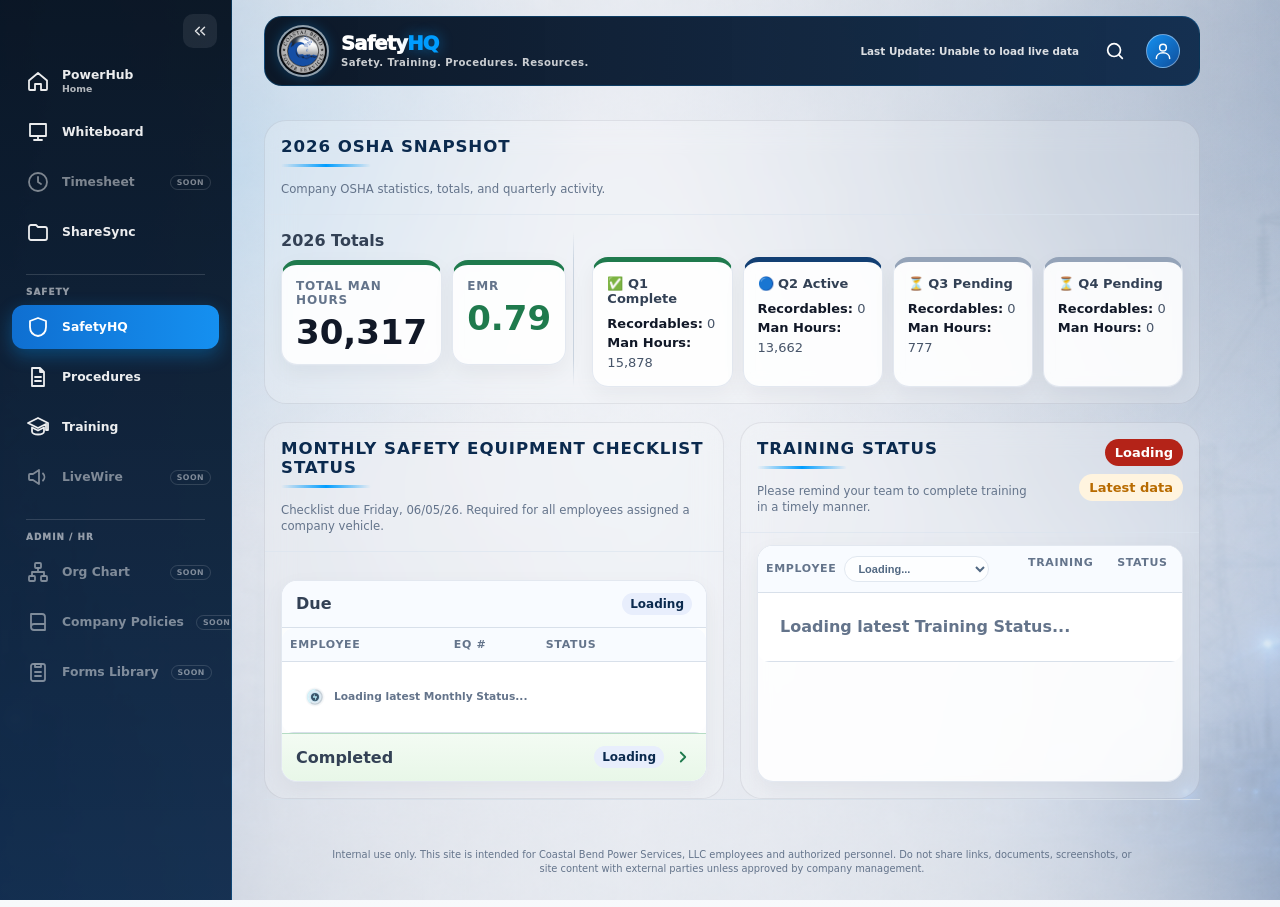
==== commit 887c5225: "SafetyHQ v4.1.1: use CBPS Logo_TEST.png in header - Replace the app-icon seal in the slim header wit" ====
--- a/index.html
+++ b/index.html
@@ -219,7 +219,7 @@
 
 /* ---- Slim header bar ---- */
 .shq-bar{position:relative;z-index:200;display:flex;align-items:center;gap:14px;margin:16px 0 16px;padding:10px 14px;border-radius:18px;background:linear-gradient(90deg,rgba(4,16,31,.96),rgba(10,38,72,.94));border:1px solid rgba(0,157,255,.22);color:#fff}
-.shq-seal{flex:0 0 44px;width:44px;height:44px;border-radius:12px;object-fit:cover}
+.shq-seal{flex:0 0 48px;width:48px;height:48px;border-radius:50%;object-fit:contain;box-shadow:0 0 0 2px rgba(255,255,255,.55),0 0 14px rgba(0,157,255,.35)}
 .shq-brand{min-width:0;flex:1 1 auto}
 .shq-title{margin:0;font-size:1.5rem;line-height:1;font-weight:950;letter-spacing:-.04em}
 .shq-tagline{margin:3px 0 0;color:rgba(255,255,255,.78);font-size:.78rem;font-weight:750;letter-spacing:.04em;white-space:nowrap;overflow:hidden;text-overflow:ellipsis}
@@ -253,7 +253,7 @@
 /* ---- Phone ---- */
 @media(max-width:700px){
   .shq-bar{gap:10px;padding:8px 10px;margin:12px 0 14px;border-radius:16px}
-  .shq-seal{flex-basis:40px;width:40px;height:40px}
+  .shq-seal{flex-basis:44px;width:44px;height:44px}
   .shq-title{font-size:1.3rem}
   .shq-tagline,.shq-updated{display:none}
   .shq-updated-m{display:block}
@@ -356,7 +356,7 @@
 
   <main class="page-shell">
     <header class="shq-bar">
-      <img class="shq-seal" src="assets/icon-192.png" alt="" width="44" height="44">
+      <img class="shq-seal" src="assets/CBPS%20Logo_TEST.png" alt="Coastal Bend Power Services" width="48" height="48">
       <div class="shq-brand">
         <h1 class="shq-title"><span class="title-safety">Safety</span><span class="title-hq">HQ</span></h1>
         <p class="shq-tagline">Safety. Training. Procedures. Resources.</p>
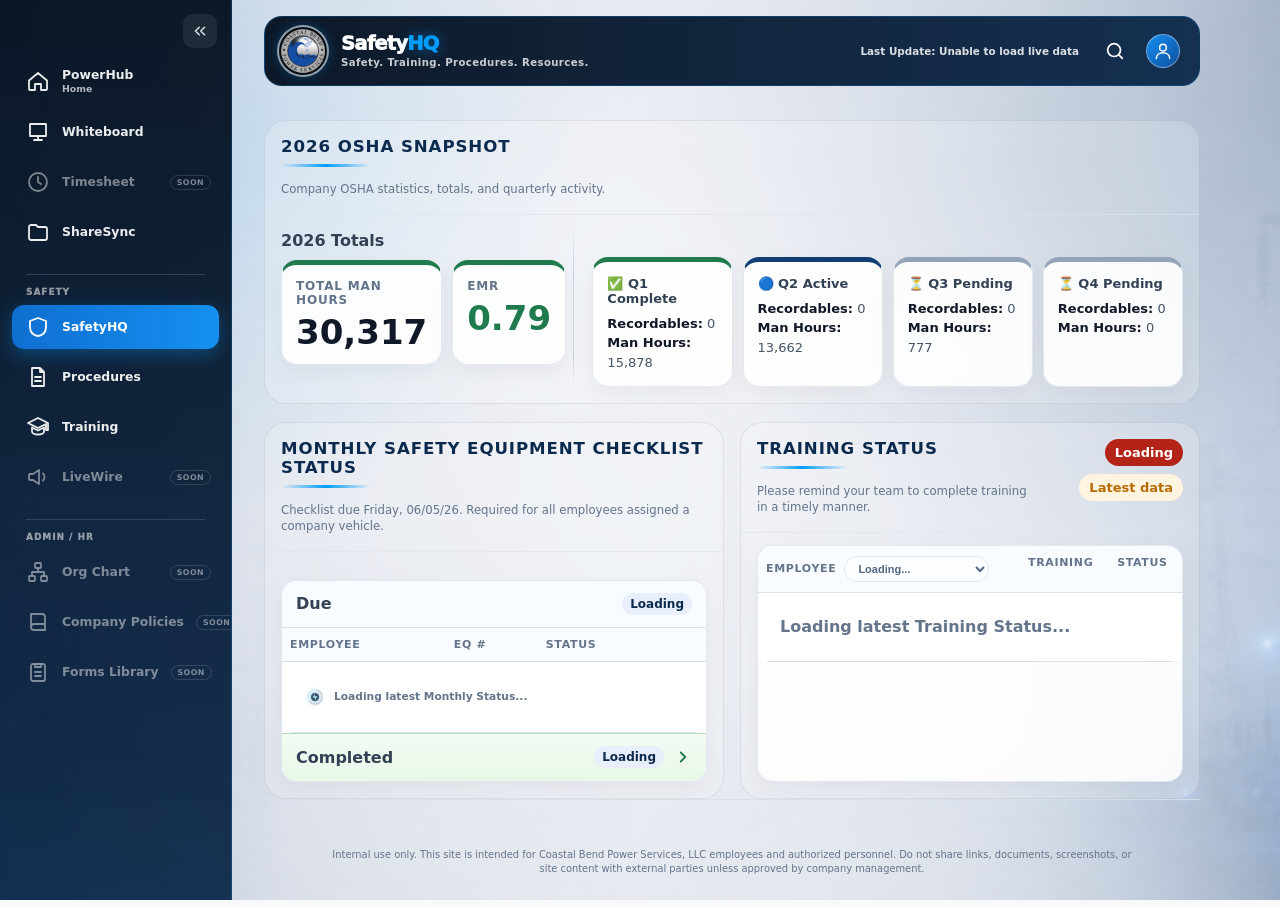
==== commit d370ab09: "Update index.html   Add live-data load timeout and bump service-worker cache Add live-data load time" ====
--- a/index.html
+++ b/index.html
@@ -1201,6 +1201,13 @@
       text("last-update", "Last Update: Loading latest upload...");
     }
   }, 2500);
+
+  // A non-JS response (e.g. a Google sign-in page) never fires onerror or the callback, so give up visibly.
+  setTimeout(() => {
+    if(window.__safetyHQPendingRequest === requestId){
+      text("last-update", "Last Update: Unable to load live data - please refresh");
+    }
+  }, 20000);
 }
 
 
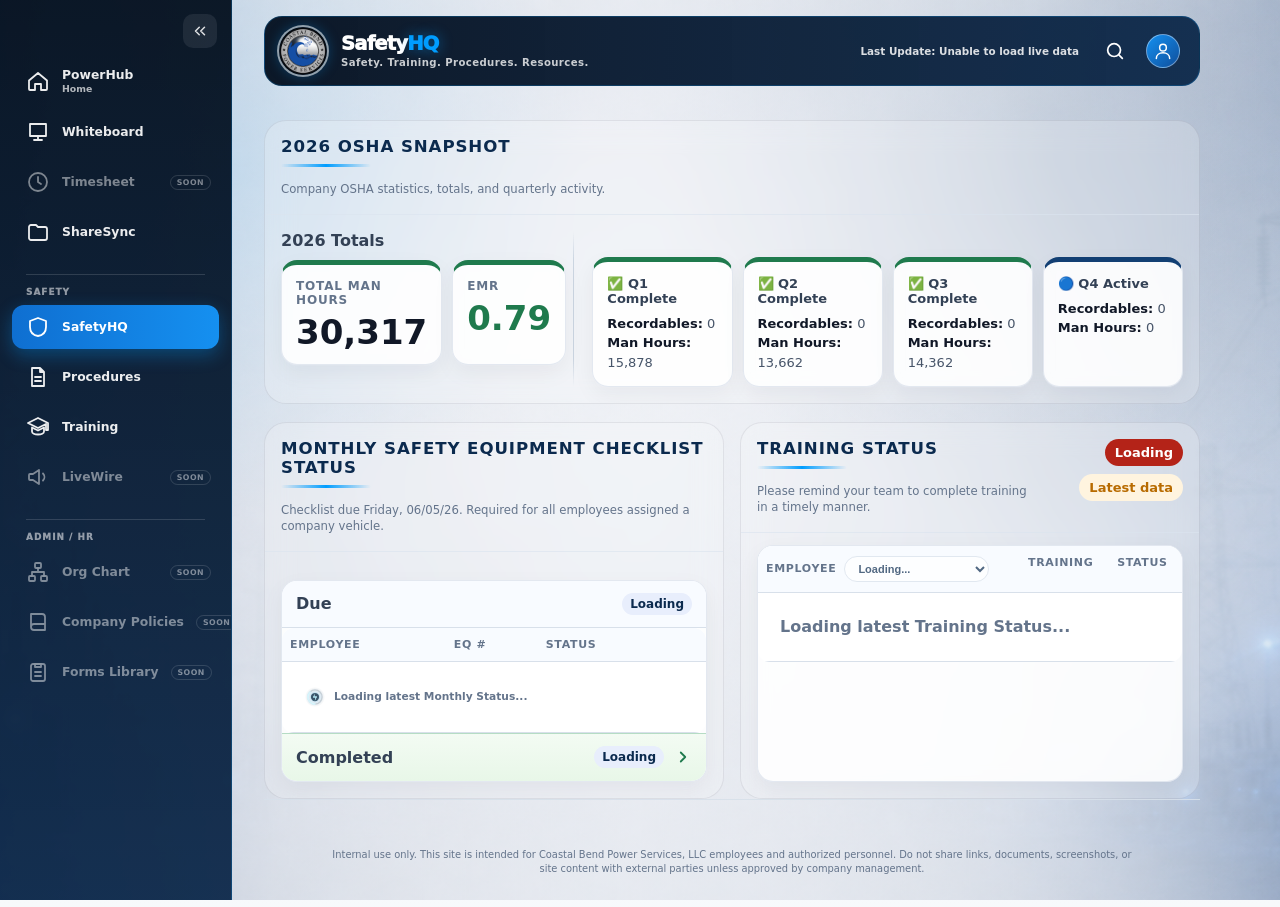
==== commit 0d47c2c6: "Update index.html   SafetyHQ v4.1.1 - Fix Q2-Q4 OSHA quarterly stats SafetyHQ v4.1.1 - Fix Q2-Q4 OSH" ====
--- a/index.html
+++ b/index.html
@@ -412,16 +412,16 @@
                 <div class="q-label">✅ Q1 Complete</div>
                 <div class="q-meta"><strong>Recordables:</strong> <span data-quarter="Q1" data-field="recordables">0</span><br><strong>Man Hours:</strong> <span data-quarter="Q1" data-field="manHours">15,878</span></div>
               </div>
-              <div class="kpi brand">
-                <div class="q-label">🔵 Q2 Active</div>
+              <div class="kpi good">
+                <div class="q-label">✅ Q2 Complete</div>
                 <div class="q-meta"><strong>Recordables:</strong> <span data-quarter="Q2" data-field="recordables">0</span><br><strong>Man Hours:</strong> <span data-quarter="Q2" data-field="manHours">13,662</span></div>
               </div>
-              <div class="kpi neutral">
-                <div class="q-label">⏳ Q3 Pending</div>
-                <div class="q-meta"><strong>Recordables:</strong> <span data-quarter="Q3" data-field="recordables">0</span><br><strong>Man Hours:</strong> <span data-quarter="Q3" data-field="manHours">777</span></div>
+              <div class="kpi good">
+                <div class="q-label">✅ Q3 Complete</div>
+                <div class="q-meta"><strong>Recordables:</strong> <span data-quarter="Q3" data-field="recordables">0</span><br><strong>Man Hours:</strong> <span data-quarter="Q3" data-field="manHours">14,362</span></div>
               </div>
-              <div class="kpi neutral">
-                <div class="q-label">⏳ Q4 Pending</div>
+              <div class="kpi brand">
+                <div class="q-label">🔵 Q4 Active</div>
                 <div class="q-meta"><strong>Recordables:</strong> <span data-quarter="Q4" data-field="recordables">0</span><br><strong>Man Hours:</strong> <span data-quarter="Q4" data-field="manHours">0</span></div>
               </div>
             </div>
@@ -1235,8 +1235,8 @@
 <script>
 // Shell behavior (copied/adapted from PowerHub): utility pill, search, collapsible sidebar, phone More sheet.
 (function () {
-  const SAFETYHQ_VERSION = "SafetyHQ v4.1.0";
-  const SAFETYHQ_UPDATE_NOTE = "Slim header, two-column layout, Completed popup.";
+  const SAFETYHQ_VERSION = "SafetyHQ v4.1.1";
+  const SAFETYHQ_UPDATE_NOTE = "Fixed Q2-Q4 OSHA quarterly stats; Q2/Q3 Complete, Q4 Active.";
   const clean = s => String(s || "").replace(/\s+/g, " ").trim();
   const lower = s => clean(s).toLowerCase();
   const input = document.getElementById("hubSearch"), results = document.getElementById("hubSearchResults");
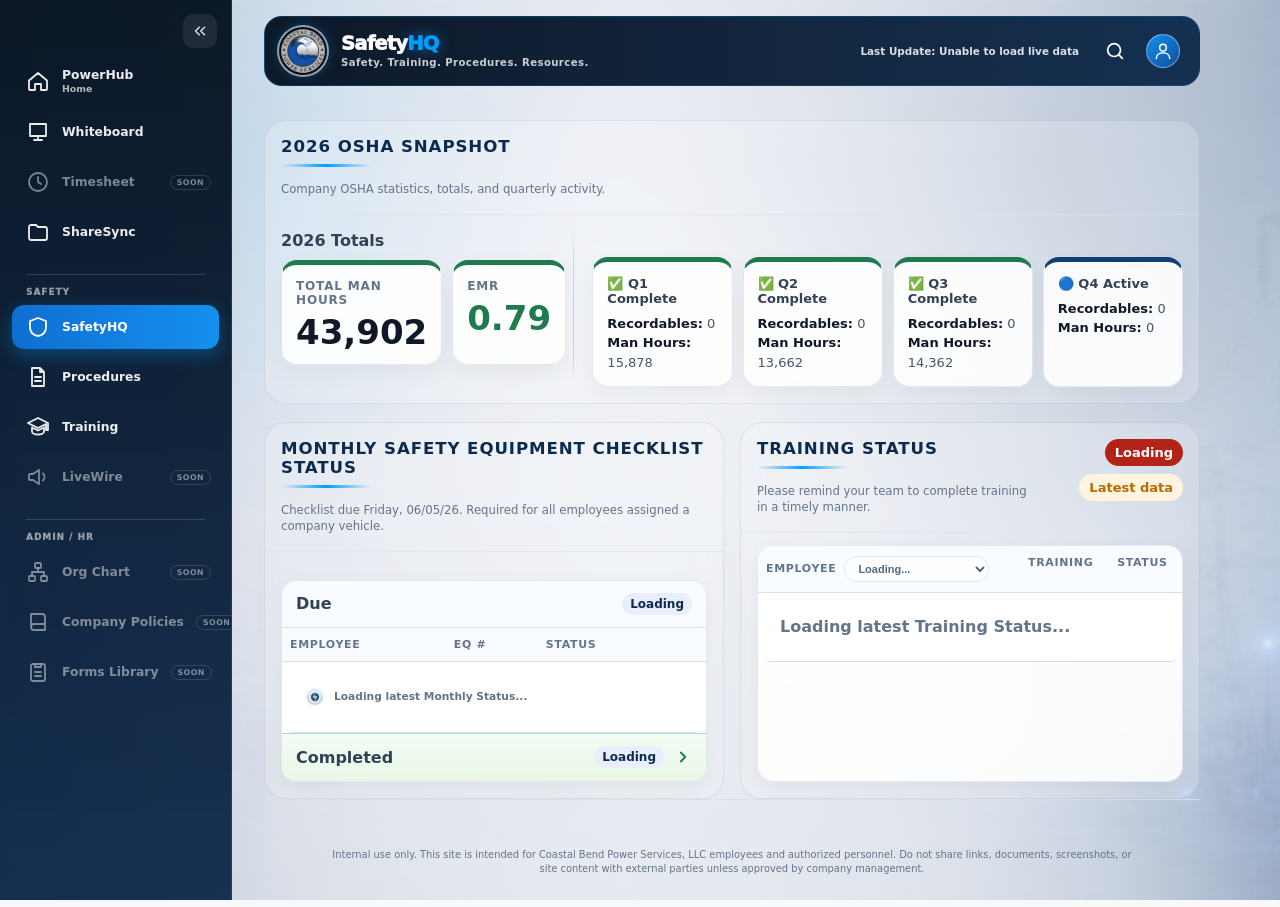
==== commit 0eda3500: "Update index.html  SafetyHQ v4.1.2 SafetyHQ v4.1.2 - Fix stale Total Man Hours default  - index.ht" ====
--- a/index.html
+++ b/index.html
@@ -397,7 +397,7 @@
             <div class="kpi-row two">
               <div class="kpi good">
                 <div class="label">Total Man Hours</div>
-                <div class="value" id="ytd-man-hours">30,317</div>
+                <div class="value" id="ytd-man-hours">43,902</div>
               </div>
               <div class="kpi good">
                 <div class="label">EMR</div>
@@ -1235,8 +1235,8 @@
 <script>
 // Shell behavior (copied/adapted from PowerHub): utility pill, search, collapsible sidebar, phone More sheet.
 (function () {
-  const SAFETYHQ_VERSION = "SafetyHQ v4.1.1";
-  const SAFETYHQ_UPDATE_NOTE = "Fixed Q2-Q4 OSHA quarterly stats; Q2/Q3 Complete, Q4 Active.";
+  const SAFETYHQ_VERSION = "SafetyHQ v4.1.2";
+  const SAFETYHQ_UPDATE_NOTE = "Fixed Q2-Q4 OSHA quarterly stats and total man hours; Q2/Q3 Complete, Q4 Active.";
   const clean = s => String(s || "").replace(/\s+/g, " ").trim();
   const lower = s => clean(s).toLowerCase();
   const input = document.getElementById("hubSearch"), results = document.getElementById("hubSearchResults");
